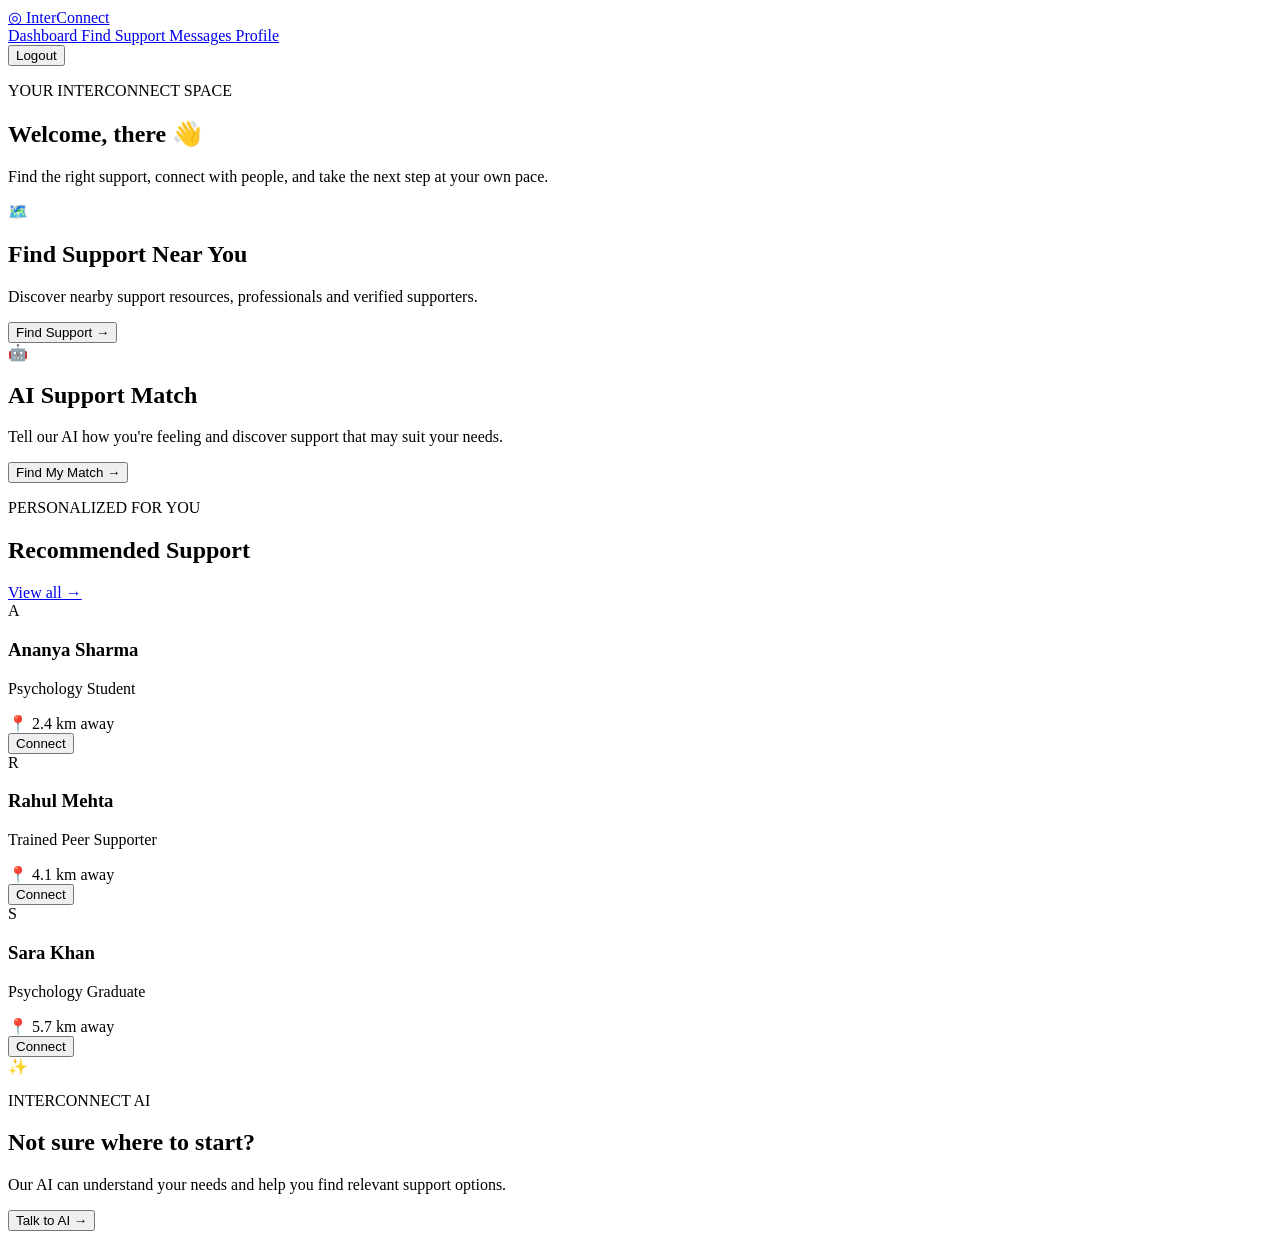
==== dashboard.html @ 629d9b02 "Add files via upload" ====
<!DOCTYPE html>
<html lang="en">
<head>
    <meta charset="UTF-8">
    <meta name="viewport" content="width=device-width, initial-scale=1.0">

    <title>Dashboard | InterConnect</title>

    <link rel="stylesheet" href="css/style.css">
</head>

<body class="dashboard-page">

    <!-- NAVBAR -->

    <nav class="dashboard-nav">

        <a href="index.html" class="dashboard-logo">
            <span class="logo-icon">◎</span>
            InterConnect
        </a>

        <div class="dashboard-nav-links">

            <a href="dashboard.html" class="active">
                Dashboard
            </a>

            <a href="#">
                Find Support
            </a>

            <a href="messages.html">
                Messages
            </a>

            <a href="profile.html">
                Profile
            </a>

        </div>

        <button id="logoutBtn" class="logout-btn">
            Logout
        </button>

    </nav>


    <!-- MAIN CONTENT -->

    <main class="dashboard-container">

        <!-- WELCOME -->

        <section class="dashboard-welcome">

            <div>

                <p class="small-title">
                    YOUR INTERCONNECT SPACE
                </p>

                <h1>
                    Welcome, <span id="userName">there</span> 👋
                </h1>

                <p>
                    Find the right support, connect with people,
                    and take the next step at your own pace.
                </p>

            </div>

        </section>


        <!-- QUICK ACTIONS -->

        <section class="dashboard-grid">

            <div class="dashboard-card map-card">

                <div class="card-icon">
                    🗺️
                </div>

                <h2>
                    Find Support Near You
                </h2>

                <p>
                    Discover nearby support resources,
                    professionals and verified supporters.
                </p>

                <button
            class="dashboard-btn"
            onclick="window.location.href='supporters.html'">
            Find Support →
        </button>
                    </div>


            <div class="dashboard-card ai-card">

                <div class="card-icon">
                    🤖
                </div>

                <h2>
                    AI Support Match
                </h2>

                <p>
                    Tell our AI how you're feeling and
                    discover support that may suit your needs.
                </p>

                <button
    class="dashboard-btn"
    onclick="window.location.href='support.html'">

    Find My Match →

</button>

            </div>

        </section>


        <!-- RECOMMENDATIONS -->

        <section class="dashboard-section">

            <div class="section-heading">

                <div>

                    <p class="small-title">
                        PERSONALIZED FOR YOU
                    </p>

                    <h2>
                        Recommended Support
                    </h2>

                </div>

                <a href="#">
                    View all →
                </a>

            </div>


            <div class="supporter-grid">

                <div class="supporter-card">

                    <div class="supporter-avatar">
                        A
                    </div>

                    <div class="supporter-info">

                        <h3>
                            Ananya Sharma
                        </h3>

                        <p>
                            Psychology Student
                        </p>

                        <span>
                            📍 2.4 km away
                        </span>

                    </div>

                    <button>
                        Connect
                    </button>

                </div>


                <div class="supporter-card">

                    <div class="supporter-avatar">
                        R
                    </div>

                    <div class="supporter-info">

                        <h3>
                            Rahul Mehta
                        </h3>

                        <p>
                            Trained Peer Supporter
                        </p>

                        <span>
                            📍 4.1 km away
                        </span>

                    </div>

                    <button>
                        Connect
                    </button>

                </div>


                <div class="supporter-card">

                    <div class="supporter-avatar">
                        S
                    </div>

                    <div class="supporter-info">

                        <h3>
                            Sara Khan
                        </h3>

                        <p>
                            Psychology Graduate
                        </p>

                        <span>
                            📍 5.7 km away
                        </span>

                    </div>

                    <button>
                        Connect
                    </button>

                </div>

            </div>

        </section>


        <!-- AI SECTION -->

        <section class="ai-insight">

            <div class="ai-insight-icon">
                ✨
            </div>

            <div>

                <p class="small-title">
                    INTERCONNECT AI
                </p>

                <h2>
                    Not sure where to start?
                </h2>

                <p>
                    Our AI can understand your needs and
                    help you find relevant support options.
                </p>

            </div>

            <button class="dashboard-btn">
                Talk to AI →
            </button>

        </section>

    </main>


    <script>

        /* SHOW USER NAME */

        const userData =
            JSON.parse(localStorage.getItem("interconnectUser"));

        if (userData && userData.name) {

            document.getElementById("userName").textContent =
                userData.name.split(" ")[0];

        }


        /* LOGOUT */

        document.getElementById("logoutBtn")
            .addEventListener("click", function () {

                localStorage.removeItem("interconnectUser");

                window.location.href = "login.html";

            });

    </script>

</body>
</html>
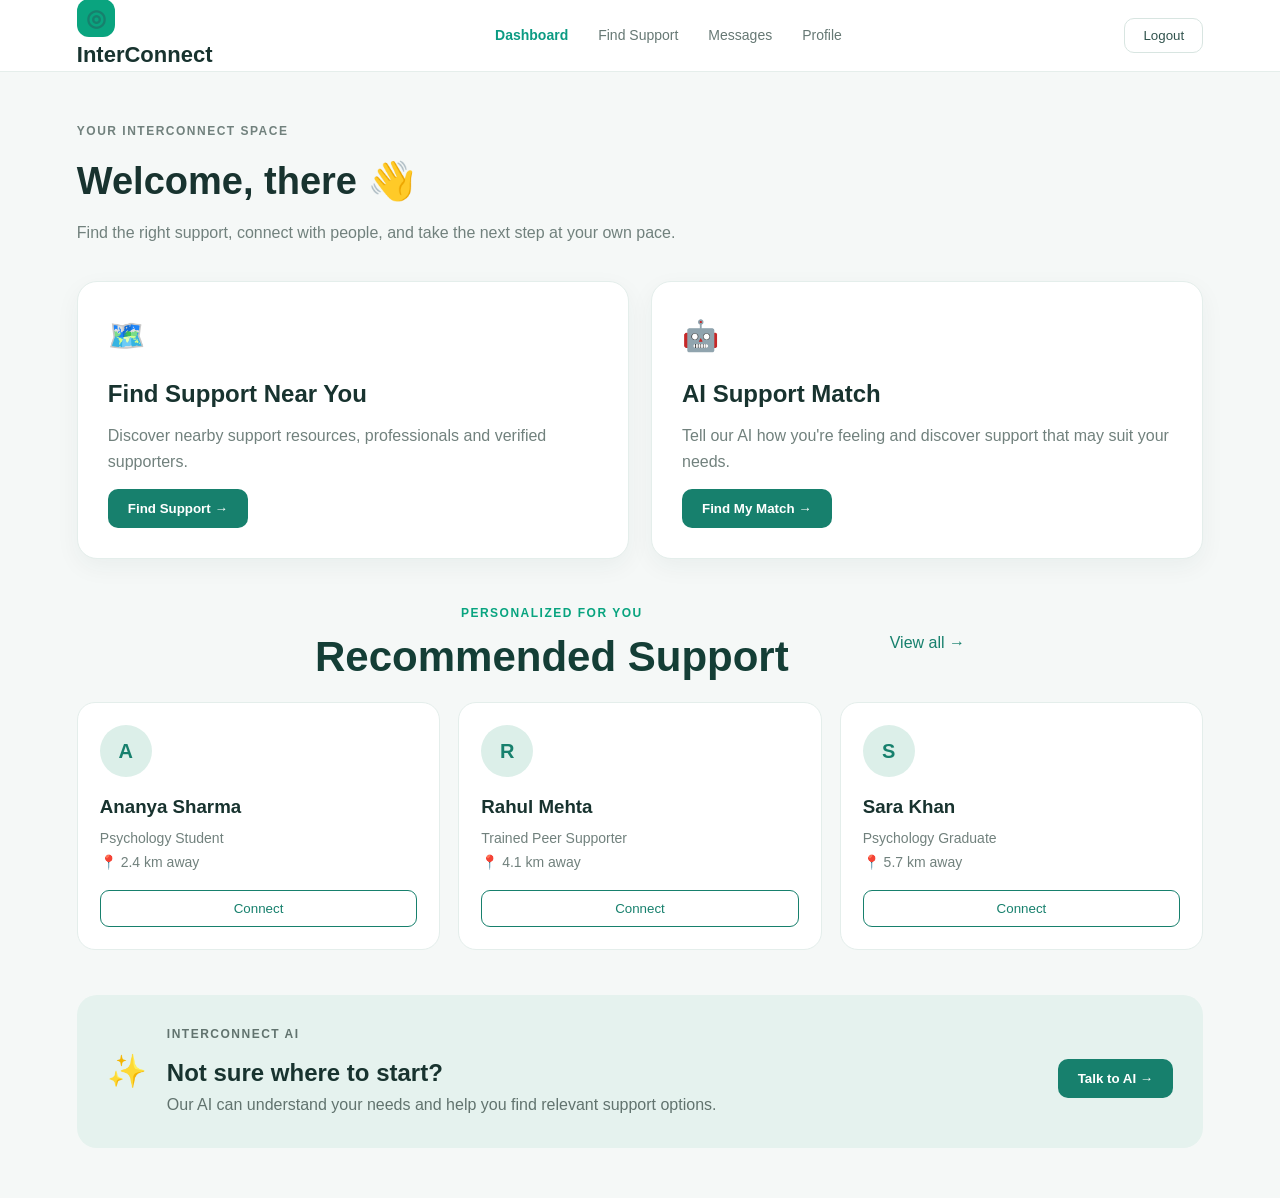
==== commit 868d2f8a: "Add files via upload" ====
--- a/dashboard.html
+++ b/dashboard.html
@@ -6,7 +6,7 @@
 
     <title>Dashboard | InterConnect</title>
 
-    <link rel="stylesheet" href="css/style.css">
+    <link rel="stylesheet" href="style.css">
 </head>
 
 <body class="dashboard-page">
--- a/style.css
+++ b/style.css
@@ -0,0 +1,3149 @@
+/* ================================
+   INTERCONNECT - MAIN STYLES
+================================ */
+
+* {
+    margin: 0;
+    padding: 0;
+    box-sizing: border-box;
+}
+
+html {
+    scroll-behavior: smooth;
+}
+
+body {
+    font-family: Arial, Helvetica, sans-serif;
+    background: #f7fbfa;
+    color: #12352f;
+    line-height: 1.6;
+}
+
+/* ================================
+   NAVBAR
+================================ */
+
+.navbar {
+    height: 76px;
+    padding: 0 7%;
+    display: flex;
+    align-items: center;
+    justify-content: space-between;
+    background: rgba(255, 255, 255, 0.95);
+    border-bottom: 1px solid #e3eeeb;
+    position: sticky;
+    top: 0;
+    z-index: 100;
+}
+
+.logo {
+    display: flex;
+    align-items: center;
+    gap: 10px;
+    font-size: 22px;
+    font-weight: 700;
+    color: #087f68;
+}
+
+.logo-icon {
+    width: 38px;
+    height: 38px;
+    border-radius: 12px;
+    background: #0aa47f;
+    color: white;
+    display: flex;
+    align-items: center;
+    justify-content: center;
+    font-size: 23px;
+}
+
+.navbar nav {
+    display: flex;
+    align-items: center;
+    gap: 32px;
+}
+
+.navbar nav a {
+    text-decoration: none;
+    color: #526b65;
+    font-size: 15px;
+    font-weight: 500;
+}
+
+.navbar nav a:hover {
+    color: #07866c;
+}
+
+.login-btn {
+    background: #087f68;
+    color: white !important;
+    padding: 10px 22px;
+    border-radius: 10px;
+}
+
+/* ================================
+   HERO
+================================ */
+
+.hero {
+    min-height: 650px;
+    padding: 90px 7%;
+    display: flex;
+    align-items: center;
+    justify-content: space-between;
+    gap: 70px;
+    background:
+        radial-gradient(circle at 80% 25%, #d9f7ed 0, transparent 30%),
+        #f7fbfa;
+}
+
+.hero-content {
+    max-width: 650px;
+}
+
+.badge {
+    display: inline-block;
+    background: #e1f7f0;
+    color: #087f68;
+    padding: 8px 15px;
+    border-radius: 30px;
+    font-size: 13px;
+    font-weight: 600;
+    margin-bottom: 25px;
+}
+
+.hero h1 {
+    font-size: clamp(42px, 5vw, 70px);
+    line-height: 1.08;
+    letter-spacing: -2px;
+    color: #123d35;
+    margin-bottom: 25px;
+}
+
+.hero h1 span,
+.section-heading span,
+.about h2 span {
+    color: #08a47f;
+}
+
+.hero-content > p {
+    max-width: 570px;
+    font-size: 18px;
+    color: #637b75;
+    margin-bottom: 35px;
+}
+
+.hero-buttons {
+    display: flex;
+    gap: 15px;
+    flex-wrap: wrap;
+}
+
+.primary-btn,
+.secondary-btn {
+    display: inline-block;
+    text-decoration: none;
+    padding: 14px 24px;
+    border-radius: 12px;
+    font-weight: 600;
+}
+
+.primary-btn {
+    background: #087f68;
+    color: white;
+    box-shadow: 0 10px 25px rgba(8, 127, 104, 0.2);
+}
+
+.secondary-btn {
+    background: white;
+    color: #087f68;
+    border: 1px solid #cfe3de;
+}
+
+/* ================================
+   HERO CARD
+================================ */
+
+.hero-visual {
+    width: 390px;
+    min-width: 320px;
+    display: flex;
+    justify-content: center;
+}
+
+.connection-card {
+    width: 100%;
+    background: white;
+    border: 1px solid #e0ece8;
+    border-radius: 24px;
+    padding: 28px;
+    box-shadow: 0 25px 60px rgba(19, 71, 62, 0.12);
+    transform: rotate(2deg);
+}
+
+.card-top {
+    color: #087f68;
+    font-size: 14px;
+    font-weight: 600;
+    padding-bottom: 22px;
+    border-bottom: 1px solid #edf3f1;
+}
+
+.online-dot {
+    display: inline-block;
+    width: 9px;
+    height: 9px;
+    background: #18bd78;
+    border-radius: 50%;
+    margin-right: 7px;
+}
+
+.profile {
+    display: flex;
+    align-items: center;
+    gap: 15px;
+    margin: 25px 0;
+}
+
+.avatar {
+    width: 58px;
+    height: 58px;
+    border-radius: 50%;
+    background: #d8f2ea;
+    color: #087f68;
+    display: flex;
+    align-items: center;
+    justify-content: center;
+    font-size: 22px;
+    font-weight: 700;
+}
+
+.profile h3 {
+    color: #183d36;
+}
+
+.profile p {
+    color: #7b8d88;
+    font-size: 13px;
+}
+
+.match {
+    background: #effaf6;
+    border-radius: 15px;
+    padding: 16px;
+    margin-bottom: 18px;
+}
+
+.match strong {
+    color: #08a47f;
+    font-size: 25px;
+    display: block;
+}
+
+.match span {
+    color: #70857f;
+    font-size: 13px;
+}
+
+.connection-card button {
+    width: 100%;
+    border: none;
+    background: #087f68;
+    color: white;
+    padding: 13px;
+    border-radius: 11px;
+    font-size: 15px;
+    font-weight: 600;
+}
+
+/* ================================
+   FEATURES
+================================ */
+
+.features {
+    padding: 100px 7%;
+    background: white;
+}
+
+.section-heading {
+    text-align: center;
+    max-width: 650px;
+    margin: 0 auto 55px;
+}
+
+.small-title {
+    color: #08a47f;
+    font-size: 12px;
+    font-weight: 700;
+    letter-spacing: 1.5px;
+    margin-bottom: 10px;
+}
+
+.section-heading h2,
+.about h2 {
+    font-size: 42px;
+    line-height: 1.15;
+    color: #143e36;
+}
+
+.feature-grid {
+    max-width: 1150px;
+    margin: auto;
+    display: grid;
+    grid-template-columns: repeat(4, 1fr);
+    gap: 20px;
+}
+
+.feature-card {
+    padding: 28px;
+    border: 1px solid #e4efec;
+    border-radius: 18px;
+    background: #fbfefd;
+    transition: 0.25s;
+}
+
+.feature-card:hover {
+    transform: translateY(-6px);
+    box-shadow: 0 15px 35px rgba(15, 80, 67, 0.08);
+}
+
+.feature-icon {
+    font-size: 30px;
+    margin-bottom: 18px;
+}
+
+.feature-card h3 {
+    margin-bottom: 10px;
+    color: #164139;
+}
+
+.feature-card p {
+    font-size: 14px;
+    color: #72847f;
+}
+
+/* ================================
+   ABOUT
+================================ */
+
+.about {
+    padding: 100px 7%;
+    background: #edf8f5;
+}
+
+.about > div {
+    max-width: 850px;
+    margin: auto;
+    text-align: center;
+}
+
+.about p:last-child {
+    margin-top: 20px;
+    color: #637b75;
+    font-size: 17px;
+}
+
+/* ================================
+   FOOTER
+================================ */
+
+footer {
+    padding: 35px 7%;
+    display: flex;
+    align-items: center;
+    justify-content: space-between;
+    background: #103c34;
+    color: #c8ddd8;
+}
+
+footer .logo {
+    color: white;
+}
+
+footer p {
+    font-size: 14px;
+}
+
+/* ================================
+   MOBILE
+================================ */
+
+@media (max-width: 850px) {
+
+    .navbar {
+        padding: 0 5%;
+    }
+
+    .navbar nav a:not(.login-btn) {
+        display: none;
+    }
+
+    .hero {
+        padding: 65px 6%;
+        flex-direction: column;
+        text-align: center;
+    }
+
+    .hero-content > p {
+        margin-left: auto;
+        margin-right: auto;
+    }
+
+    .hero-buttons {
+        justify-content: center;
+    }
+
+    .hero-visual {
+        width: 100%;
+        max-width: 390px;
+    }
+
+    .feature-grid {
+        grid-template-columns: 1fr 1fr;
+    }
+
+    footer {
+        flex-direction: column;
+        gap: 15px;
+    }
+}
+
+@media (max-width: 550px) {
+
+    .feature-grid {
+        grid-template-columns: 1fr;
+    }
+
+    .section-heading h2,
+    .about h2 {
+        font-size: 32px;
+    }
+
+    .hero h1 {
+        font-size: 42px;
+    }
+}
+/* ================================
+   LOGIN / AUTH PAGE
+================================ */
+
+.auth-page {
+    min-height: 100vh;
+    background:
+        radial-gradient(circle at 20% 20%, #ddf7ef 0, transparent 28%),
+        #f7fbfa;
+}
+
+.auth-container {
+    min-height: 100vh;
+    display: flex;
+    flex-direction: column;
+    align-items: center;
+    justify-content: center;
+    padding: 40px 20px;
+}
+
+.auth-logo {
+    text-decoration: none;
+    display: flex;
+    align-items: center;
+    gap: 10px;
+    color: #087f68;
+    font-size: 22px;
+    font-weight: 700;
+    margin-bottom: 25px;
+}
+
+.auth-card {
+    width: 100%;
+    max-width: 460px;
+    background: white;
+    border: 1px solid #e1ece9;
+    border-radius: 24px;
+    padding: 42px;
+    box-shadow: 0 25px 70px rgba(19, 71, 62, 0.10);
+}
+
+.auth-heading {
+    text-align: center;
+    margin-bottom: 30px;
+}
+
+.auth-heading h1 {
+    font-size: 38px;
+    color: #143e36;
+    margin-bottom: 8px;
+}
+
+.auth-heading p:last-child {
+    color: #71837e;
+    font-size: 14px;
+}
+
+.auth-card form {
+    display: flex;
+    flex-direction: column;
+}
+
+.auth-card form > label {
+    font-size: 14px;
+    font-weight: 600;
+    color: #38534c;
+    margin-bottom: 8px;
+}
+
+.auth-card input[type="email"],
+.auth-card input[type="password"] {
+    width: 100%;
+    padding: 14px 15px;
+    border: 1px solid #d6e5e1;
+    border-radius: 10px;
+    outline: none;
+    font-size: 14px;
+    margin-bottom: 20px;
+}
+
+.auth-card input:focus {
+    border-color: #08a47f;
+    box-shadow: 0 0 0 3px rgba(8, 164, 127, 0.08);
+}
+
+.form-options {
+    display: flex;
+    align-items: center;
+    justify-content: space-between;
+    margin-top: -5px;
+    margin-bottom: 22px;
+    font-size: 13px;
+}
+
+.form-options a,
+.switch-auth a {
+    color: #087f68;
+    text-decoration: none;
+    font-weight: 600;
+}
+
+.remember {
+    display: flex;
+    align-items: center;
+    gap: 7px;
+    color: #71837e;
+}
+
+.auth-submit {
+    border: none;
+    background: #087f68;
+    color: white;
+    padding: 14px;
+    border-radius: 11px;
+    font-size: 15px;
+    font-weight: 600;
+    cursor: pointer;
+}
+
+.auth-divider {
+    display: flex;
+    align-items: center;
+    gap: 15px;
+    margin: 25px 0;
+    color: #a1b1ad;
+    font-size: 11px;
+}
+
+.auth-divider::before,
+.auth-divider::after {
+    content: "";
+    height: 1px;
+    background: #e5eeeb;
+    flex: 1;
+}
+
+.switch-auth {
+    text-align: center;
+    color: #71837e;
+    font-size: 14px;
+}
+
+.auth-note {
+    margin-top: 20px;
+    font-size: 12px;
+    color: #82938e;
+}
+
+
+/* ================================
+   SIGNUP MODAL
+================================ */
+
+.signup-overlay {
+    position: fixed;
+    inset: 0;
+    background: rgba(10, 45, 38, 0.45);
+    backdrop-filter: blur(5px);
+    display: none;
+    align-items: center;
+    justify-content: center;
+    padding: 20px;
+    z-index: 500;
+}
+
+.signup-overlay.active {
+    display: flex;
+}
+
+.signup-card {
+    position: relative;
+    width: 100%;
+    max-width: 560px;
+    background: white;
+    border-radius: 24px;
+    padding: 40px;
+    box-shadow: 0 30px 80px rgba(0, 0, 0, 0.18);
+}
+
+.close-signup {
+    position: absolute;
+    top: 18px;
+    right: 20px;
+    border: none;
+    background: #f0f5f3;
+    color: #526b65;
+    width: 34px;
+    height: 34px;
+    border-radius: 50%;
+    font-size: 22px;
+    cursor: pointer;
+}
+
+.signup-card h2 {
+    font-size: 32px;
+    color: #143e36;
+    margin-bottom: 8px;
+}
+
+.signup-description {
+    color: #71837e;
+    margin-bottom: 25px;
+}
+
+.role-options {
+    display: flex;
+    flex-direction: column;
+    gap: 14px;
+}
+
+.role-card {
+    display: flex;
+    align-items: flex-start;
+    gap: 17px;
+    width: 100%;
+    padding: 20px;
+    background: #fbfefd;
+    border: 1px solid #dceae6;
+    border-radius: 16px;
+    text-align: left;
+    cursor: pointer;
+    transition: 0.2s;
+}
+
+.role-card:hover {
+    border-color: #08a47f;
+    background: #f1faf7;
+    transform: translateY(-2px);
+}
+
+.role-icon {
+    width: 48px;
+    height: 48px;
+    flex-shrink: 0;
+    border-radius: 13px;
+    background: #e0f5ee;
+    display: flex;
+    align-items: center;
+    justify-content: center;
+    font-size: 22px;
+}
+
+.role-card h3 {
+    color: #173f37;
+    margin-bottom: 4px;
+}
+
+.role-card p {
+    color: #71837e;
+    font-size: 13px;
+    line-height: 1.5;
+}
+
+
+/* MOBILE AUTH */
+
+@media (max-width: 550px) {
+
+    .auth-card {
+        padding: 30px 22px;
+    }
+
+    .signup-card {
+        padding: 32px 22px;
+    }
+
+    .auth-heading h1 {
+        font-size: 32px;
+    }
+
+    .signup-card h2 {
+        font-size: 27px;
+    }
+}
+/* ================================
+   SIGNUP PAGE
+================================ */
+
+.signup-form-card {
+    max-width: 520px;
+}
+
+.signup-role-selection {
+    display: flex;
+    flex-direction: column;
+    gap: 14px;
+    margin-bottom: 25px;
+}
+
+.hidden {
+    display: none !important;
+}
+
+.signup-form {
+    display: flex;
+    flex-direction: column;
+}
+
+.back-role {
+    align-self: flex-start;
+    border: none;
+    background: transparent;
+    color: #087f68;
+    padding: 0;
+    margin-bottom: 20px;
+    cursor: pointer;
+    font-weight: 600;
+}
+
+.selected-role {
+    background: #e8f7f2;
+    color: #087f68;
+    padding: 11px 14px;
+    border-radius: 10px;
+    font-size: 14px;
+    font-weight: 600;
+    margin-bottom: 22px;
+}
+
+.signup-form > label {
+    font-size: 14px;
+    font-weight: 600;
+    color: #38534c;
+    margin-bottom: 8px;
+}
+
+.signup-form input,
+.signup-form textarea {
+    width: 100%;
+    padding: 13px 14px;
+    border: 1px solid #d6e5e1;
+    border-radius: 10px;
+    outline: none;
+    font-family: inherit;
+    font-size: 14px;
+    margin-bottom: 18px;
+    resize: vertical;
+}
+
+.signup-form input:focus,
+.signup-form textarea:focus {
+    border-color: #08a47f;
+    box-shadow: 0 0 0 3px rgba(8, 164, 127, 0.08);
+}
+
+.two-inputs {
+    display: grid;
+    grid-template-columns: 1fr 1fr;
+    gap: 15px;
+}
+
+.two-inputs label {
+    display: block;
+    font-size: 14px;
+    font-weight: 600;
+    color: #38534c;
+    margin-bottom: 8px;
+}
+
+.availability {
+    display: flex;
+    gap: 20px;
+    margin-bottom: 20px;
+}
+
+.availability label {
+    display: flex;
+    align-items: center;
+    gap: 7px;
+    font-size: 14px;
+    color: #5e746e;
+}
+
+.availability input {
+    width: auto;
+    margin: 0;
+}
+
+.verification-note {
+    background: #f2f8f6;
+    border: 1px solid #dcebe7;
+    padding: 13px;
+    border-radius: 10px;
+    color: #617872;
+    font-size: 12px;
+    line-height: 1.5;
+    margin-bottom: 20px;
+}
+
+@media (max-width: 550px) {
+
+    .two-inputs {
+        grid-template-columns: 1fr;
+        gap: 0;
+    }
+}
+.signup-form-view {
+    display: none;
+}
+
+.signup-form-view label {
+    display: block;
+    margin-top: 14px;
+    margin-bottom: 6px;
+    font-weight: 600;
+}
+
+.signup-form-view input,
+.signup-form-view textarea {
+    width: 100%;
+    padding: 12px;
+    border: 1px solid #d5e3df;
+    border-radius: 10px;
+    box-sizing: border-box;
+    font-size: 15px;
+}
+
+.signup-form-view textarea {
+    resize: vertical;
+}
+
+.back-role {
+    border: none;
+    background: none;
+    padding: 0;
+    margin-bottom: 18px;
+    cursor: pointer;
+    font-size: 14px;
+    color: #167c6b;
+}
+
+.two-inputs {
+    display: grid;
+    grid-template-columns: 1fr 1fr;
+    gap: 12px;
+}
+/* =========================
+   DASHBOARD
+========================= */
+
+.dashboard-page {
+    margin: 0;
+    background: #f5f8f7;
+    color: #18332f;
+    font-family: Arial, sans-serif;
+}
+
+/* NAVBAR */
+
+.dashboard-nav {
+    height: 72px;
+    padding: 0 6%;
+    background: white;
+    display: flex;
+    align-items: center;
+    justify-content: space-between;
+    border-bottom: 1px solid #e5eeeb;
+}
+
+.dashboard-logo {
+    text-decoration: none;
+    color: #18332f;
+    font-size: 22px;
+    font-weight: 700;
+}
+
+.dashboard-logo .logo-icon {
+    margin-right: 8px;
+    color: #17806d;
+}
+
+.dashboard-nav-links {
+    display: flex;
+    gap: 30px;
+}
+
+.dashboard-nav-links a {
+    text-decoration: none;
+    color: #667874;
+    font-size: 14px;
+}
+
+.dashboard-nav-links a.active,
+.dashboard-nav-links a:hover {
+    color: #17806d;
+}
+
+.logout-btn {
+    border: 1px solid #d8e5e1;
+    background: white;
+    color: #31534d;
+    padding: 9px 18px;
+    border-radius: 10px;
+    cursor: pointer;
+}
+
+/* MAIN */
+
+.dashboard-container {
+    width: 88%;
+    max-width: 1200px;
+    margin: auto;
+    padding: 50px 0;
+}
+
+/* WELCOME */
+
+.dashboard-welcome {
+    margin-bottom: 35px;
+}
+
+.dashboard-welcome h1 {
+    margin: 8px 0;
+    font-size: 38px;
+}
+
+.dashboard-welcome p {
+    color: #71817d;
+    max-width: 650px;
+    line-height: 1.6;
+}
+
+/* QUICK CARDS */
+
+.dashboard-grid {
+    display: grid;
+    grid-template-columns: 1fr 1fr;
+    gap: 22px;
+}
+
+.dashboard-card {
+    background: white;
+    padding: 30px;
+    border-radius: 20px;
+    border: 1px solid #e4eeeb;
+    box-shadow: 0 8px 25px rgba(20, 60, 50, 0.05);
+}
+
+.card-icon {
+    font-size: 30px;
+    margin-bottom: 15px;
+}
+
+.dashboard-card h2 {
+    margin: 0 0 10px;
+}
+
+.dashboard-card p {
+    color: #71817d;
+    line-height: 1.6;
+}
+
+.dashboard-btn {
+    margin-top: 15px;
+    border: none;
+    background: #17806d;
+    color: white;
+    padding: 12px 20px;
+    border-radius: 10px;
+    cursor: pointer;
+    font-weight: 600;
+}
+
+.dashboard-btn:hover {
+    background: #116957;
+}
+
+/* SECTION */
+
+.dashboard-section {
+    margin-top: 45px;
+}
+
+.section-heading {
+    display: flex;
+    justify-content: space-between;
+    align-items: center;
+    margin-bottom: 20px;
+}
+
+.section-heading h2 {
+    margin-top: 5px;
+}
+
+.section-heading a {
+    color: #17806d;
+    text-decoration: none;
+}
+
+/* SUPPORTERS */
+
+.supporter-grid {
+    display: grid;
+    grid-template-columns: repeat(3, 1fr);
+    gap: 18px;
+}
+
+.supporter-card {
+    background: white;
+    border: 1px solid #e4eeeb;
+    border-radius: 18px;
+    padding: 22px;
+    display: flex;
+    flex-direction: column;
+    gap: 15px;
+}
+
+.supporter-avatar {
+    width: 52px;
+    height: 52px;
+    border-radius: 50%;
+    background: #dcefe9;
+    color: #17806d;
+    display: flex;
+    align-items: center;
+    justify-content: center;
+    font-weight: bold;
+    font-size: 20px;
+}
+
+.supporter-info h3 {
+    margin: 0 0 5px;
+}
+
+.supporter-info p,
+.supporter-info span {
+    color: #71817d;
+    font-size: 14px;
+}
+
+.supporter-card button {
+    border: 1px solid #17806d;
+    background: white;
+    color: #17806d;
+    padding: 10px;
+    border-radius: 9px;
+    cursor: pointer;
+}
+
+.supporter-card button:hover {
+    background: #17806d;
+    color: white;
+}
+
+/* AI INSIGHT */
+
+.ai-insight {
+    margin-top: 45px;
+    background: #e5f2ee;
+    border-radius: 20px;
+    padding: 30px;
+    display: flex;
+    align-items: center;
+    gap: 20px;
+}
+
+.ai-insight-icon {
+    font-size: 32px;
+}
+
+.ai-insight p {
+    color: #61736e;
+}
+
+.ai-insight .dashboard-btn {
+    margin-left: auto;
+}
+
+/* MOBILE */
+
+@media (max-width: 800px) {
+
+    .dashboard-nav-links {
+        display: none;
+    }
+
+    .dashboard-container {
+        width: 92%;
+    }
+
+    .dashboard-grid {
+        grid-template-columns: 1fr;
+    }
+
+    .supporter-grid {
+        grid-template-columns: 1fr;
+    }
+
+    .dashboard-welcome h1 {
+        font-size: 30px;
+    }
+
+    .ai-insight {
+        flex-direction: column;
+        align-items: flex-start;
+    }
+
+    .ai-insight .dashboard-btn {
+        margin-left: 0;
+    }
+}
+/* =========================================================
+   SUPPORT ASSESSMENT PAGE
+   ========================================================= */
+
+.support-page {
+    background: #f4f8f7;
+    color: #173f3a;
+}
+
+/* Main support section */
+.support-page .support-main {
+    max-width: 900px;
+    margin: 0 auto;
+    padding: 55px 24px 80px;
+}
+
+/* Heading */
+.support-page .support-header {
+    text-align: center;
+    margin-bottom: 35px;
+}
+
+.support-page .support-header .small-title {
+    color: #0c9b83;
+    font-size: 13px;
+    font-weight: 700;
+    letter-spacing: 2px;
+    margin-bottom: 12px;
+}
+
+.support-page .support-header h1 {
+    font-size: 42px;
+    line-height: 1.15;
+    margin: 0 0 12px;
+    color: #143f3a;
+}
+
+.support-page .support-header p {
+    color: #6d817e;
+    font-size: 16px;
+    max-width: 650px;
+    margin: 0 auto;
+}
+
+/* Assessment card */
+.support-page .support-form {
+    background: #ffffff;
+    border: 1px solid #e1ece9;
+    border-radius: 22px;
+    padding: 38px;
+    box-shadow: 0 12px 35px rgba(20, 63, 58, 0.08);
+}
+
+/* Individual sections */
+.support-page .form-section {
+    margin-bottom: 30px;
+}
+
+.support-page .form-section:last-of-type {
+    margin-bottom: 10px;
+}
+
+.support-page .form-section > label,
+.support-page .section-title {
+    display: block;
+    color: #173f3a;
+    font-size: 17px;
+    font-weight: 700;
+    margin-bottom: 8px;
+}
+
+.support-page .section-description {
+    color: #7b8e8b;
+    font-size: 14px;
+    margin-bottom: 14px;
+}
+
+/* Textareas */
+.support-page textarea {
+    width: 100%;
+    min-height: 130px;
+    box-sizing: border-box;
+    padding: 15px 16px;
+    border: 1px solid #d7e5e2;
+    border-radius: 12px;
+    background: #fbfdfc;
+    color: #173f3a;
+    font-family: inherit;
+    font-size: 15px;
+    resize: vertical;
+    outline: none;
+    transition: 0.2s ease;
+}
+
+.support-page textarea:focus {
+    border-color: #0c9b83;
+    box-shadow: 0 0 0 3px rgba(12, 155, 131, 0.10);
+    background: #ffffff;
+}
+
+/* =========================================================
+   CONCERN OPTIONS
+   ========================================================= */
+
+.support-page .concern-options {
+    display: grid;
+    grid-template-columns: repeat(2, 1fr);
+    gap: 12px;
+}
+
+.support-page .concern-option {
+    position: relative;
+}
+
+.support-page .concern-option input {
+    position: absolute;
+    opacity: 0;
+    pointer-events: none;
+}
+
+.support-page .concern-option label {
+    display: flex;
+    align-items: center;
+    gap: 10px;
+    min-height: 54px;
+    padding: 12px 15px;
+    box-sizing: border-box;
+    border: 1px solid #dce9e6;
+    border-radius: 12px;
+    background: #ffffff;
+    color: #355b56;
+    cursor: pointer;
+    transition: 0.2s ease;
+}
+
+.support-page .concern-option label:hover {
+    border-color: #0c9b83;
+    background: #f2faf8;
+}
+
+.support-page .concern-option input:checked + label {
+    border-color: #0c9b83;
+    background: #eaf8f4;
+    color: #087b69;
+    font-weight: 600;
+}
+
+/* =========================================================
+   INTENSITY + SUPPORT PREFERENCES
+   ========================================================= */
+
+.support-page .radio-options {
+    display: grid;
+    grid-template-columns: repeat(3, 1fr);
+    gap: 12px;
+}
+
+.support-page .radio-option {
+    position: relative;
+}
+
+.support-page .radio-option input {
+    position: absolute;
+    opacity: 0;
+    pointer-events: none;
+}
+
+.support-page .radio-option label {
+    display: flex;
+    justify-content: center;
+    align-items: center;
+    text-align: center;
+    min-height: 55px;
+    padding: 10px;
+    border: 1px solid #dce9e6;
+    border-radius: 12px;
+    background: #ffffff;
+    color: #355b56;
+    cursor: pointer;
+    transition: 0.2s ease;
+}
+
+.support-page .radio-option label:hover {
+    border-color: #0c9b83;
+}
+
+.support-page .radio-option input:checked + label {
+    border-color: #0c9b83;
+    background: #eaf8f4;
+    color: #087b69;
+    font-weight: 600;
+}
+
+/* Support preference cards */
+.support-page .support-preferences {
+    display: grid;
+    grid-template-columns: repeat(2, 1fr);
+    gap: 12px;
+}
+
+/* =========================================================
+   FIND MY SUPPORT BUTTON
+   ========================================================= */
+
+.support-page .support-submit {
+    width: 100%;
+    margin-top: 15px;
+    padding: 15px 22px;
+    border: none;
+    border-radius: 12px;
+    background: #108f79;
+    color: white;
+    font-size: 15px;
+    font-weight: 700;
+    cursor: pointer;
+    transition: 0.2s ease;
+}
+
+.support-page .support-submit:hover {
+    background: #087b69;
+    transform: translateY(-1px);
+}
+
+.support-page .support-note {
+    text-align: center;
+    margin-top: 15px;
+    color: #81918f;
+    font-size: 13px;
+}
+
+/* =========================================================
+   MOBILE
+   ========================================================= */
+
+@media (max-width: 700px) {
+
+    .support-page .support-main {
+        padding: 35px 15px 60px;
+    }
+
+    .support-page .support-header h1 {
+        font-size: 32px;
+    }
+
+    .support-page .support-form {
+        padding: 22px;
+        border-radius: 16px;
+    }
+
+    .support-page .concern-options,
+    .support-page .support-preferences {
+        grid-template-columns: 1fr;
+    }
+
+    .support-page .radio-options {
+        grid-template-columns: 1fr;
+    }
+}
+/* =========================================================
+   INTERCONNECT - SUPPORT ASSESSMENT UI
+   ========================================================= */
+
+.support-page {
+    background: #f3f8f7;
+    color: #173f3a;
+}
+
+/* ---------- MAIN CONTAINER ---------- */
+
+.support-container {
+    width: min(920px, calc(100% - 40px));
+    margin: 0 auto;
+    padding: 55px 0 80px;
+}
+
+/* ---------- HEADER ---------- */
+
+.support-header {
+    text-align: center;
+    margin-bottom: 35px;
+}
+
+.support-header .small-title {
+    color: #0b9b83;
+    font-size: 12px;
+    font-weight: 800;
+    letter-spacing: 2px;
+    margin-bottom: 12px;
+}
+
+.support-header h1 {
+    margin: 0;
+    color: #153f3a;
+    font-size: clamp(32px, 5vw, 46px);
+    line-height: 1.1;
+    font-weight: 750;
+}
+
+.support-header > p:last-child {
+    max-width: 650px;
+    margin: 15px auto 0;
+    color: #708783;
+    font-size: 16px;
+    line-height: 1.7;
+}
+
+/* ---------- FORM CARD ---------- */
+
+.support-form {
+    background: #ffffff;
+    border: 1px solid #dfece8;
+    border-radius: 24px;
+    padding: 38px;
+    box-shadow: 0 18px 50px rgba(24, 72, 65, 0.08);
+}
+
+/* ---------- QUESTIONS ---------- */
+
+.support-question {
+    margin-bottom: 34px;
+}
+
+.support-question > label {
+    display: block;
+    margin-bottom: 7px;
+    color: #173f3a;
+    font-size: 17px;
+    font-weight: 700;
+}
+
+.question-help {
+    margin: 0 0 13px;
+    color: #879895;
+    font-size: 13px;
+}
+
+/* ---------- TEXT AREAS ---------- */
+
+.support-question textarea {
+    display: block;
+    width: 100%;
+    box-sizing: border-box;
+
+    border: 1px solid #d7e6e2;
+    border-radius: 14px;
+
+    padding: 16px 17px;
+
+    background: #fbfdfc;
+    color: #183f3a;
+
+    font-family: inherit;
+    font-size: 15px;
+    line-height: 1.6;
+
+    resize: vertical;
+    outline: none;
+
+    transition: all 0.2s ease;
+}
+
+.support-question textarea:hover {
+    border-color: #b9d8d1;
+}
+
+.support-question textarea:focus {
+    border-color: #0c9b83;
+    background: #ffffff;
+    box-shadow: 0 0 0 4px rgba(12, 155, 131, 0.09);
+}
+
+.support-question textarea::placeholder {
+    color: #a3b2af;
+}
+
+/* ---------- OPTION GRID ---------- */
+
+.support-options {
+    display: grid;
+    grid-template-columns: repeat(2, 1fr);
+    gap: 12px;
+}
+
+/* ---------- OPTION CARD ---------- */
+
+.support-option {
+    position: relative;
+
+    display: flex;
+    align-items: center;
+
+    min-height: 58px;
+    padding: 13px 16px;
+
+    box-sizing: border-box;
+
+    border: 1px solid #dce9e6;
+    border-radius: 14px;
+
+    background: #ffffff;
+
+    cursor: pointer;
+
+    transition:
+        border-color 0.2s ease,
+        background 0.2s ease,
+        transform 0.2s ease,
+        box-shadow 0.2s ease;
+}
+
+.support-option:hover {
+    border-color: #9acdc1;
+    background: #f6fbfa;
+    transform: translateY(-2px);
+    box-shadow: 0 5px 15px rgba(20, 80, 70, 0.06);
+}
+
+/* Hide browser checkbox/radio */
+.support-option input {
+    position: absolute;
+    opacity: 0;
+    pointer-events: none;
+}
+
+/* Text */
+.support-option span {
+    width: 100%;
+    color: #365b56;
+    font-size: 14px;
+    font-weight: 500;
+}
+
+/* SELECTED STATE */
+.support-option:has(input:checked) {
+    border-color: #0c9b83;
+    background: #eaf8f4;
+    box-shadow: 0 5px 18px rgba(12, 155, 131, 0.10);
+}
+
+.support-option:has(input:checked) span {
+    color: #087965;
+    font-weight: 700;
+}
+
+/* Small selected indicator */
+.support-option:has(input:checked)::after {
+    content: "✓";
+
+    position: absolute;
+    right: 13px;
+    top: 50%;
+    transform: translateY(-50%);
+
+    width: 22px;
+    height: 22px;
+
+    display: flex;
+    align-items: center;
+    justify-content: center;
+
+    border-radius: 50%;
+
+    background: #0c9b83;
+    color: #ffffff;
+
+    font-size: 13px;
+    font-weight: 800;
+}
+
+/* ---------- SUBMIT AREA ---------- */
+
+.support-submit {
+    margin-top: 5px;
+    padding: 25px 0 0;
+
+    border-top: 1px solid #edf2f0;
+
+    text-align: center;
+}
+
+.support-submit .dashboard-btn {
+    display: inline-flex;
+    align-items: center;
+    justify-content: center;
+
+    min-width: 190px;
+
+    padding: 14px 24px;
+
+    border: none;
+    border-radius: 12px;
+
+    background: #0d927b;
+    color: #ffffff;
+
+    font-size: 14px;
+    font-weight: 700;
+
+    cursor: pointer;
+
+    box-shadow: 0 8px 18px rgba(13, 146, 123, 0.18);
+
+    transition: all 0.2s ease;
+}
+
+.support-submit .dashboard-btn:hover {
+    background: #087764;
+    transform: translateY(-2px);
+    box-shadow: 0 11px 24px rgba(13, 146, 123, 0.25);
+}
+
+.support-submit p {
+    margin: 12px 0 0;
+
+    color: #899a96;
+    font-size: 12px;
+}
+
+/* ---------- NAVBAR ACTIVE STATE ---------- */
+
+.dashboard-nav-links a.active {
+    color: #0c9b83;
+    font-weight: 700;
+}
+
+/* ---------- MOBILE ---------- */
+
+@media (max-width: 700px) {
+
+    .support-container {
+        width: min(100% - 24px, 920px);
+        padding: 35px 0 60px;
+    }
+
+    .support-form {
+        padding: 22px;
+        border-radius: 18px;
+    }
+
+    .support-options {
+        grid-template-columns: 1fr;
+    }
+
+    .support-header h1 {
+        font-size: 32px;
+    }
+
+    .support-header > p:last-child {
+        font-size: 14px;
+    }
+
+    .support-question {
+        margin-bottom: 27px;
+    }
+}
+/* =========================================
+   FIND SUPPORT / SUPPORTERS PAGE
+========================================= */
+
+.supporters-container {
+    max-width: 1100px;
+    margin: 0 auto;
+    padding: 70px 30px 90px;
+}
+
+/* Heading */
+
+.supporters-heading {
+    text-align: center;
+    margin-bottom: 45px;
+}
+
+.supporters-heading .small-title {
+    margin-bottom: 12px;
+}
+
+.supporters-heading h1 {
+    font-size: 42px;
+    margin: 0 0 14px;
+    color: #123f3b;
+    letter-spacing: -1px;
+}
+
+.supporters-heading > p:last-child {
+    max-width: 650px;
+    margin: 0 auto;
+    color: #667b79;
+    font-size: 16px;
+    line-height: 1.7;
+}
+
+
+/* Filters */
+
+.support-filters {
+    background: white;
+    border: 1px solid #dce9e6;
+    border-radius: 18px;
+    padding: 22px 25px;
+    margin-bottom: 35px;
+
+    display: flex;
+    align-items: end;
+    gap: 20px;
+
+    box-shadow: 0 8px 25px rgba(20, 70, 65, 0.06);
+}
+
+.support-filters > div {
+    display: flex;
+    flex-direction: column;
+    gap: 8px;
+}
+
+.support-filters label {
+    font-size: 13px;
+    font-weight: 600;
+    color: #315c58;
+}
+
+.support-filters select {
+    min-width: 210px;
+    padding: 11px 14px;
+    border: 1px solid #cbdedb;
+    border-radius: 10px;
+    background: #f8fbfa;
+    color: #173f3b;
+    font-size: 14px;
+    cursor: pointer;
+    outline: none;
+}
+
+.support-filters select:focus {
+    border-color: #0f927f;
+}
+
+
+/* Supporter grid */
+
+.supporters-grid {
+    display: grid;
+    grid-template-columns: repeat(3, 1fr);
+    gap: 24px;
+}
+
+
+/* Supporter card */
+
+.supporter-profile-card {
+    background: white;
+    border: 1px solid #dce9e6;
+    border-radius: 20px;
+    padding: 26px;
+
+    box-shadow: 0 8px 25px rgba(20, 70, 65, 0.06);
+
+    transition: transform 0.25s ease,
+                box-shadow 0.25s ease,
+                border-color 0.25s ease;
+}
+
+.supporter-profile-card:hover {
+    transform: translateY(-6px);
+    border-color: #a9d8d0;
+    box-shadow: 0 16px 35px rgba(20, 70, 65, 0.12);
+}
+
+
+/* Card top */
+
+.profile-top {
+    display: flex;
+    justify-content: space-between;
+    align-items: center;
+    margin-bottom: 20px;
+}
+
+
+/* Avatar */
+
+.large-avatar {
+    width: 58px;
+    height: 58px;
+
+    border-radius: 50%;
+
+    display: flex;
+    align-items: center;
+    justify-content: center;
+
+    background: #dff3ef;
+    color: #0c8273;
+
+    font-size: 22px;
+    font-weight: 700;
+}
+
+
+/* Availability */
+
+.available-badge {
+    background: #e8f7ee;
+    color: #23814c;
+
+    padding: 7px 11px;
+    border-radius: 20px;
+
+    font-size: 12px;
+    font-weight: 600;
+}
+
+
+/* Name */
+
+.supporter-profile-card h2 {
+    margin: 0 0 6px;
+
+    color: #123f3b;
+    font-size: 22px;
+}
+
+
+/* Role */
+
+.supporter-role {
+    margin: 0 0 15px;
+
+    color: #0c927f;
+    font-size: 14px;
+    font-weight: 600;
+}
+
+
+/* Description */
+
+.supporter-description {
+    color: #687d7a;
+    font-size: 14px;
+    line-height: 1.6;
+
+    min-height: 67px;
+
+    margin-bottom: 18px;
+}
+
+
+/* Tags */
+
+.support-tags {
+    display: flex;
+    flex-wrap: wrap;
+    gap: 7px;
+
+    margin-bottom: 22px;
+}
+
+.support-tags span {
+    background: #f0f7f5;
+    color: #456a66;
+
+    border: 1px solid #dceae7;
+
+    padding: 6px 9px;
+    border-radius: 20px;
+
+    font-size: 11px;
+}
+
+
+/* Connect button */
+
+.connect-btn {
+    width: 100%;
+
+    padding: 12px 16px;
+
+    border: none;
+    border-radius: 10px;
+
+    background: #108d7c;
+    color: white;
+
+    font-size: 14px;
+    font-weight: 600;
+
+    cursor: pointer;
+
+    transition: background 0.2s ease,
+                transform 0.2s ease;
+}
+
+.connect-btn:hover {
+    background: #087566;
+    transform: translateY(-1px);
+}
+
+
+/* Mobile */
+
+@media (max-width: 850px) {
+
+    .supporters-grid {
+        grid-template-columns: 1fr 1fr;
+    }
+
+    .supporters-heading h1 {
+        font-size: 34px;
+    }
+
+}
+
+
+@media (max-width: 600px) {
+
+    .supporters-container {
+        padding: 45px 18px 70px;
+    }
+
+    .supporters-heading h1 {
+        font-size: 30px;
+    }
+
+    .support-filters {
+        flex-direction: column;
+        align-items: stretch;
+    }
+
+    .support-filters select {
+        width: 100%;
+    }
+
+    .supporters-grid {
+        grid-template-columns: 1fr;
+    }
+
+}
+/* =========================================
+   PROFILE PAGE
+========================================= */
+
+.profile-container {
+    max-width: 1050px;
+    margin: 0 auto;
+    padding: 65px 30px 90px;
+}
+
+.profile-header {
+    text-align: center;
+    margin-bottom: 45px;
+}
+
+.profile-header h1 {
+    margin: 0 0 12px;
+    font-size: 42px;
+    color: #123f3b;
+}
+
+.profile-header > p:last-child {
+    max-width: 620px;
+    margin: 0 auto;
+    color: #687d79;
+    line-height: 1.7;
+}
+
+
+/* PROFILE LAYOUT */
+
+.profile-layout {
+    display: grid;
+    grid-template-columns: 280px 1fr;
+    gap: 25px;
+    align-items: start;
+}
+
+
+/* PROFILE CARD */
+
+.profile-card {
+    background: white;
+    border: 1px solid #dce9e6;
+    border-radius: 22px;
+    padding: 35px 25px;
+    text-align: center;
+
+    box-shadow: 0 10px 30px rgba(20, 70, 65, 0.07);
+}
+
+.profile-avatar {
+    width: 90px;
+    height: 90px;
+    margin: 0 auto 20px;
+
+    border-radius: 50%;
+
+    display: flex;
+    align-items: center;
+    justify-content: center;
+
+    background: #dff3ef;
+    color: #0b8b78;
+
+    font-size: 34px;
+    font-weight: 700;
+}
+
+.profile-card h2 {
+    margin: 0 0 7px;
+    color: #123f3b;
+}
+
+.profile-card > p {
+    margin: 0 0 15px;
+    color: #0c927f;
+    font-weight: 600;
+}
+
+.profile-status {
+    display: inline-block;
+
+    background: #e8f7ee;
+    color: #23814c;
+
+    padding: 7px 13px;
+    border-radius: 20px;
+
+    font-size: 12px;
+    font-weight: 600;
+}
+
+
+/* DETAILS CARD */
+
+.profile-details {
+    background: white;
+    border: 1px solid #dce9e6;
+    border-radius: 22px;
+    padding: 30px;
+
+    box-shadow: 0 10px 30px rgba(20, 70, 65, 0.07);
+}
+
+.profile-details-header {
+    display: flex;
+    justify-content: space-between;
+    align-items: center;
+
+    margin-bottom: 25px;
+}
+
+.profile-details-header h2 {
+    margin: 5px 0 0;
+    color: #123f3b;
+}
+
+.edit-profile-btn {
+    padding: 10px 16px;
+
+    border: 1px solid #bcd9d4;
+    border-radius: 9px;
+
+    background: #f6fbfa;
+    color: #087c6d;
+
+    font-weight: 600;
+    cursor: pointer;
+}
+
+.edit-profile-btn:hover {
+    background: #e8f7f3;
+}
+
+
+/* INFORMATION GRID */
+
+.profile-info-grid {
+    display: grid;
+    grid-template-columns: 1fr 1fr;
+    gap: 14px;
+}
+
+.profile-info-item {
+    padding: 17px;
+
+    background: #f7faf9;
+    border: 1px solid #e5efed;
+    border-radius: 12px;
+}
+
+.profile-info-item span {
+    display: block;
+
+    margin-bottom: 6px;
+
+    color: #8a9b98;
+    font-size: 12px;
+}
+
+.profile-info-item strong {
+    color: #315a55;
+    font-size: 14px;
+    word-break: break-word;
+}
+
+
+/* ABOUT */
+
+.profile-about {
+    margin-top: 25px;
+    padding-top: 23px;
+    border-top: 1px solid #e7efed;
+}
+
+.profile-about p:last-child {
+    margin: 8px 0 0;
+
+    color: #667b78;
+    line-height: 1.7;
+}
+
+
+/* MOBILE */
+
+@media (max-width: 750px) {
+
+    .profile-container {
+        padding: 45px 18px 70px;
+    }
+
+    .profile-header h1 {
+        font-size: 32px;
+    }
+
+    .profile-layout {
+        grid-template-columns: 1fr;
+    }
+
+    .profile-info-grid {
+        grid-template-columns: 1fr;
+    }
+
+    .profile-details-header {
+        align-items: flex-start;
+        gap: 15px;
+    }
+
+}
+/* =========================================
+   MESSAGES PAGE
+========================================= */
+
+.messages-container {
+    max-width: 1100px;
+    margin: 0 auto;
+    padding: 55px 30px;
+}
+
+.messages-heading {
+    margin-bottom: 30px;
+}
+
+.messages-heading h1 {
+    font-size: 38px;
+    color: #123f3a;
+    margin: 8px 0;
+}
+
+.messages-heading p {
+    color: #6b8582;
+    font-size: 16px;
+}
+
+
+/* MAIN MESSAGES LAYOUT */
+
+.messages-layout {
+    display: grid;
+    grid-template-columns: 320px 1fr;
+    min-height: 600px;
+    background: #ffffff;
+    border: 1px solid #dce9e6;
+    border-radius: 20px;
+    overflow: hidden;
+    box-shadow: 0 10px 30px rgba(20, 70, 65, 0.08);
+}
+
+
+/* CONVERSATION LIST */
+
+.conversations-panel {
+    background: #f5faf8;
+    border-right: 1px solid #dce9e6;
+    padding: 22px;
+}
+
+.conversations-panel h2 {
+    font-size: 20px;
+    color: #123f3a;
+    margin-bottom: 18px;
+}
+
+
+/* CONVERSATION CARD */
+
+.conversation-card {
+    display: flex;
+    align-items: center;
+    gap: 13px;
+    padding: 15px;
+    margin-bottom: 10px;
+    border-radius: 14px;
+    cursor: pointer;
+    transition: 0.2s ease;
+    background: transparent;
+}
+
+.conversation-card:hover {
+    background: #e8f4f0;
+}
+
+.conversation-card.active {
+    background: #dff1eb;
+}
+
+
+/* AVATAR */
+
+.message-avatar {
+    width: 48px;
+    height: 48px;
+    min-width: 48px;
+    border-radius: 50%;
+    background: #d9eee8;
+    color: #118b78;
+    display: flex;
+    align-items: center;
+    justify-content: center;
+    font-weight: 700;
+    font-size: 18px;
+}
+
+
+/* CONVERSATION INFO */
+
+.conversation-info {
+    min-width: 0;
+}
+
+.conversation-info h3 {
+    margin: 0 0 4px;
+    color: #163f3a;
+    font-size: 15px;
+}
+
+.conversation-info p {
+    margin: 0;
+    color: #78908d;
+    font-size: 13px;
+    white-space: nowrap;
+    overflow: hidden;
+    text-overflow: ellipsis;
+}
+
+
+/* CHAT AREA */
+
+.chat-panel {
+    display: flex;
+    flex-direction: column;
+    background: #ffffff;
+}
+
+.chat-header {
+    display: flex;
+    align-items: center;
+    gap: 14px;
+    padding: 20px 24px;
+    border-bottom: 1px solid #e1ece9;
+}
+
+.chat-header h2 {
+    margin: 0;
+    color: #123f3a;
+    font-size: 18px;
+}
+
+.chat-header p {
+    margin: 4px 0 0;
+    color: #7a908d;
+    font-size: 13px;
+}
+
+
+/* CHAT MESSAGES */
+
+.chat-messages {
+    flex: 1;
+    padding: 25px;
+    overflow-y: auto;
+    background: #fbfdfc;
+}
+
+.message {
+    max-width: 70%;
+    margin-bottom: 18px;
+}
+
+.message p {
+    margin: 0;
+    padding: 12px 16px;
+    border-radius: 16px;
+    font-size: 14px;
+    line-height: 1.5;
+}
+
+.message.received p {
+    background: #e8f3f0;
+    color: #234641;
+    border-bottom-left-radius: 5px;
+}
+
+.message.sent {
+    margin-left: auto;
+}
+
+.message.sent p {
+    background: #138f7b;
+    color: white;
+    border-bottom-right-radius: 5px;
+}
+
+.message-time {
+    display: block;
+    margin-top: 5px;
+    font-size: 11px;
+    color: #9aa9a7;
+}
+
+
+/* MESSAGE INPUT */
+
+.chat-input {
+    display: flex;
+    gap: 10px;
+    padding: 18px;
+    border-top: 1px solid #e1ece9;
+    background: white;
+}
+
+.chat-input input {
+    flex: 1;
+    padding: 13px 16px;
+    border: 1px solid #d5e4e1;
+    border-radius: 12px;
+    outline: none;
+    font-size: 14px;
+}
+
+.chat-input input:focus {
+    border-color: #13917d;
+}
+
+.chat-input button {
+    padding: 12px 22px;
+    border: none;
+    border-radius: 11px;
+    background: #138f7b;
+    color: white;
+    font-weight: 600;
+    cursor: pointer;
+    transition: 0.2s ease;
+}
+
+.chat-input button:hover {
+    background: #0d7566;
+}
+
+
+/* MOBILE */
+
+@media (max-width: 800px) {
+
+    .messages-container {
+        padding: 35px 15px;
+    }
+
+    .messages-layout {
+        grid-template-columns: 1fr;
+    }
+
+    .conversations-panel {
+        border-right: none;
+        border-bottom: 1px solid #dce9e6;
+    }
+
+    .chat-panel {
+        min-height: 500px;
+    }
+
+    .messages-heading h1 {
+        font-size: 30px;
+    }
+
+}
+/* =========================================
+   MESSAGES PAGE
+========================================= */
+
+.messages-container {
+    max-width: 1100px;
+    margin: 0 auto;
+    padding: 55px 30px;
+}
+
+.messages-header {
+    margin-bottom: 30px;
+}
+
+.messages-header h1 {
+    font-size: 38px;
+    color: #123f3a;
+    margin: 8px 0;
+}
+
+.messages-header > p:last-child {
+    color: #6b8582;
+    font-size: 16px;
+}
+
+
+/* MAIN CHAT BOX */
+
+.messages-layout {
+    display: grid;
+    grid-template-columns: 320px 1fr;
+    min-height: 600px;
+
+    background: #ffffff;
+
+    border: 1px solid #dce9e6;
+    border-radius: 20px;
+
+    overflow: hidden;
+
+    box-shadow: 0 12px 35px rgba(20, 70, 65, 0.08);
+}
+
+
+/* =========================================
+   CONVERSATION PANEL
+========================================= */
+
+.conversation-panel {
+    background: #f5faf8;
+    border-right: 1px solid #dce9e6;
+}
+
+.conversation-heading {
+    display: flex;
+    align-items: center;
+    justify-content: space-between;
+
+    padding: 22px;
+
+    border-bottom: 1px solid #dce9e6;
+}
+
+.conversation-heading h2 {
+    margin: 0;
+    color: #123f3a;
+    font-size: 20px;
+}
+
+.conversation-heading span {
+    width: 26px;
+    height: 26px;
+
+    display: flex;
+    align-items: center;
+    justify-content: center;
+
+    border-radius: 50%;
+
+    background: #dcefe9;
+    color: #118b78;
+
+    font-size: 12px;
+    font-weight: 700;
+}
+
+
+/* CONVERSATION */
+
+.conversation {
+    position: relative;
+
+    display: flex;
+    align-items: center;
+
+    gap: 13px;
+
+    padding: 17px 18px;
+
+    cursor: pointer;
+
+    border-bottom: 1px solid #e5efed;
+
+    transition: 0.2s ease;
+}
+
+.conversation:hover {
+    background: #e8f4f0;
+}
+
+.active-conversation {
+    background: #dff1eb;
+    border-left: 4px solid #13917d;
+}
+
+
+/* AVATAR */
+
+.conversation-avatar {
+    width: 48px;
+    height: 48px;
+
+    min-width: 48px;
+
+    display: flex;
+    align-items: center;
+    justify-content: center;
+
+    border-radius: 50%;
+
+    background: #d7eee8;
+
+    color: #118b78;
+
+    font-size: 17px;
+    font-weight: 700;
+}
+
+
+/* CONVERSATION INFORMATION */
+
+.conversation-info {
+    min-width: 0;
+    flex: 1;
+}
+
+.conversation-info h3 {
+    margin: 0 0 3px;
+
+    color: #173f3a;
+
+    font-size: 15px;
+}
+
+.conversation-info p {
+    margin: 0 0 5px;
+
+    color: #6f8784;
+
+    font-size: 12px;
+}
+
+.conversation-info span {
+    display: block;
+
+    color: #8a9c99;
+
+    font-size: 12px;
+
+    white-space: nowrap;
+    overflow: hidden;
+    text-overflow: ellipsis;
+}
+
+
+/* ONLINE DOT */
+
+.online-dot {
+    width: 9px;
+    height: 9px;
+
+    border-radius: 50%;
+
+    background: #22a447;
+
+    align-self: flex-start;
+
+    margin-top: 5px;
+}
+
+
+/* =========================================
+   CHAT PANEL
+========================================= */
+
+.chat-panel {
+    display: flex;
+    flex-direction: column;
+
+    background: #ffffff;
+
+    min-width: 0;
+}
+
+
+/* CHAT HEADER */
+
+.chat-header {
+    padding: 18px 24px;
+
+    border-bottom: 1px solid #e1ece9;
+
+    background: #ffffff;
+}
+
+.chat-person {
+    display: flex;
+    align-items: center;
+
+    gap: 13px;
+}
+
+.chat-person h2 {
+    margin: 0 0 4px;
+
+    color: #123f3a;
+
+    font-size: 18px;
+}
+
+.chat-person p {
+    margin: 0;
+
+    color: #6f8985;
+
+    font-size: 13px;
+}
+
+
+/* =========================================
+   CHAT MESSAGES
+========================================= */
+
+.chat-messages {
+    flex: 1;
+
+    padding: 28px;
+
+    overflow-y: auto;
+
+    background: #fbfdfc;
+
+    display: flex;
+    flex-direction: column;
+
+    gap: 15px;
+}
+
+
+/* MESSAGE */
+
+.message {
+    max-width: 70%;
+}
+
+.message p {
+    margin: 0;
+
+    padding: 12px 16px;
+
+    border-radius: 16px;
+
+    font-size: 14px;
+
+    line-height: 1.5;
+}
+
+.message span {
+    display: block;
+
+    margin-top: 5px;
+
+    font-size: 11px;
+
+    color: #9aa9a7;
+}
+
+
+/* RECEIVED MESSAGE */
+
+.message.received {
+    align-self: flex-start;
+}
+
+.message.received p {
+    background: #e8f3f0;
+
+    color: #234641;
+
+    border-bottom-left-radius: 5px;
+}
+
+
+/* SENT MESSAGE */
+
+.message.sent {
+    align-self: flex-end;
+
+    text-align: right;
+}
+
+.message.sent p {
+    background: #138f7b;
+
+    color: #ffffff;
+
+    border-bottom-right-radius: 5px;
+}
+
+
+/* =========================================
+   MESSAGE INPUT
+========================================= */
+
+.message-input-area {
+    display: flex;
+
+    gap: 10px;
+
+    padding: 17px;
+
+    background: #ffffff;
+
+    border-top: 1px solid #e1ece9;
+}
+
+.message-input-area input {
+    flex: 1;
+
+    padding: 13px 16px;
+
+    border: 1px solid #d5e4e1;
+
+    border-radius: 12px;
+
+    outline: none;
+
+    font-size: 14px;
+
+    color: #173f3a;
+
+    transition: 0.2s ease;
+}
+
+.message-input-area input:focus {
+    border-color: #13917d;
+
+    box-shadow: 0 0 0 3px rgba(19, 145, 125, 0.08);
+}
+
+.message-input-area button {
+    padding: 12px 22px;
+
+    border: none;
+
+    border-radius: 11px;
+
+    background: #138f7b;
+
+    color: #ffffff;
+
+    font-weight: 600;
+
+    cursor: pointer;
+
+    transition: 0.2s ease;
+}
+
+.message-input-area button:hover {
+    background: #0d7566;
+
+    transform: translateY(-1px);
+}
+
+
+/* =========================================
+   MOBILE
+========================================= */
+
+@media (max-width: 800px) {
+
+    .messages-container {
+        padding: 35px 15px;
+    }
+
+    .messages-header h1 {
+        font-size: 30px;
+    }
+
+    .messages-layout {
+        grid-template-columns: 1fr;
+    }
+
+    .conversation-panel {
+        border-right: none;
+        border-bottom: 1px solid #dce9e6;
+    }
+
+    .conversation {
+        padding: 14px;
+    }
+
+    .chat-panel {
+        min-height: 500px;
+    }
+
+    .chat-messages {
+        padding: 20px;
+    }
+
+    .message {
+        max-width: 85%;
+    }
+
+    .message-input-area {
+        padding: 12px;
+    }
+
+    .message-input-area button {
+        padding: 10px 15px;
+    }
+}
+/* =========================================
+   RECOMMENDATIONS / MATCHES PAGE
+========================================= */
+
+.recommendations-container {
+    max-width: 1050px;
+    margin: 0 auto;
+    padding: 55px 25px 80px;
+}
+
+.recommendations-header {
+    text-align: center;
+    margin-bottom: 35px;
+}
+
+.recommendations-header h1 {
+    font-size: 42px;
+    color: #123f42;
+    margin: 10px 0 12px;
+    line-height: 1.15;
+}
+
+.recommendations-header > p:last-child {
+    color: #647b7d;
+    font-size: 16px;
+    max-width: 650px;
+    margin: 0 auto;
+    line-height: 1.6;
+}
+
+
+/* SUPPORT NEEDS SUMMARY */
+
+.match-summary {
+    display: flex;
+    align-items: center;
+    gap: 20px;
+    background: linear-gradient(135deg, #e8f7f3, #f3fbf9);
+    border: 1px solid #d6ebe7;
+    border-radius: 18px;
+    padding: 25px 30px;
+    margin-bottom: 45px;
+    box-shadow: 0 8px 25px rgba(18, 63, 66, 0.06);
+}
+
+.match-summary-icon {
+    width: 58px;
+    height: 58px;
+    min-width: 58px;
+    border-radius: 16px;
+    background: white;
+    display: flex;
+    align-items: center;
+    justify-content: center;
+    font-size: 28px;
+    box-shadow: 0 5px 15px rgba(18, 63, 66, 0.08);
+}
+
+.match-summary h2 {
+    margin: 5px 0 7px;
+    color: #123f42;
+    font-size: 22px;
+}
+
+.match-summary p:not(.small-title) {
+    margin: 0;
+    color: #647b7d;
+    line-height: 1.5;
+}
+
+
+/* SECTION HEADING */
+
+.matches-section-heading {
+    margin-bottom: 22px;
+}
+
+.matches-section-heading h2 {
+    margin: 6px 0 0;
+    font-size: 30px;
+    color: #123f42;
+}
+
+
+/* MATCH GRID */
+
+.matches-grid {
+    display: grid;
+    grid-template-columns: repeat(3, 1fr);
+    gap: 22px;
+}
+
+
+/* MATCH CARD */
+
+.match-card {
+    background: white;
+    border: 1px solid #dce9e7;
+    border-radius: 18px;
+    padding: 24px;
+    box-shadow: 0 8px 25px rgba(18, 63, 66, 0.06);
+    transition: all 0.25s ease;
+    display: flex;
+    flex-direction: column;
+}
+
+.match-card:hover {
+    transform: translateY(-5px);
+    box-shadow: 0 15px 35px rgba(18, 63, 66, 0.11);
+    border-color: #b9ddd6;
+}
+
+
+/* CARD TOP */
+
+.match-card-top {
+    display: flex;
+    justify-content: space-between;
+    align-items: center;
+    margin-bottom: 20px;
+}
+
+.match-avatar {
+    width: 52px;
+    height: 52px;
+    border-radius: 50%;
+    background: #dff3ee;
+    color: #118b78;
+    display: flex;
+    align-items: center;
+    justify-content: center;
+    font-size: 20px;
+    font-weight: 700;
+}
+
+.match-badge {
+    background: #e8f7f3;
+    color: #108674;
+    border-radius: 20px;
+    padding: 7px 12px;
+    font-size: 12px;
+    font-weight: 600;
+}
+
+
+/* CARD CONTENT */
+
+.match-card h2 {
+    margin: 0 0 5px;
+    color: #123f42;
+    font-size: 21px;
+}
+
+.match-role {
+    margin: 0 0 14px;
+    color: #118b78;
+    font-size: 14px;
+    font-weight: 600;
+}
+
+.match-description {
+    color: #667b7d;
+    font-size: 14px;
+    line-height: 1.6;
+    margin: 0 0 18px;
+}
+
+
+/* TAGS */
+
+.match-tags {
+    display: flex;
+    flex-wrap: wrap;
+    gap: 7px;
+    margin-bottom: 20px;
+}
+
+.match-tags span {
+    background: #f1f7f6;
+    color: #46696a;
+    border-radius: 20px;
+    padding: 6px 10px;
+    font-size: 12px;
+}
+
+
+/* WHY THIS MATCH */
+
+.match-reason {
+    background: #f7faf9;
+    border-radius: 12px;
+    padding: 14px;
+    margin-top: auto;
+    margin-bottom: 20px;
+}
+
+.match-reason strong {
+    display: block;
+    color: #123f42;
+    font-size: 13px;
+    margin-bottom: 5px;
+}
+
+.match-reason p {
+    color: #6a7f80;
+    font-size: 12px;
+    line-height: 1.5;
+    margin: 0;
+}
+
+
+/* CONNECT BUTTON */
+
+.connect-match-btn {
+    width: 100%;
+    border: none;
+    border-radius: 10px;
+    background: #12937f;
+    color: white;
+    padding: 12px 16px;
+    font-size: 14px;
+    font-weight: 600;
+    cursor: pointer;
+    transition: all 0.2s ease;
+}
+
+.connect-match-btn:hover {
+    background: #0e7d6d;
+    transform: translateY(-1px);
+}
+
+
+/* BACK LINK */
+
+.recommendations-back {
+    margin-top: 30px;
+    text-align: center;
+}
+
+.recommendations-back a {
+    color: #118b78;
+    font-size: 14px;
+    font-weight: 600;
+    text-decoration: none;
+}
+
+.recommendations-back a:hover {
+    text-decoration: underline;
+}
+
+
+/* =========================================
+   RESPONSIVE
+========================================= */
+
+@media (max-width: 850px) {
+
+    .matches-grid {
+        grid-template-columns: 1fr 1fr;
+    }
+
+    .recommendations-header h1 {
+        font-size: 34px;
+    }
+
+}
+
+
+@media (max-width: 600px) {
+
+    .recommendations-container {
+        padding: 35px 18px 60px;
+    }
+
+    .recommendations-header h1 {
+        font-size: 28px;
+    }
+
+    .match-summary {
+        align-items: flex-start;
+        padding: 20px;
+    }
+
+    .matches-grid {
+        grid-template-columns: 1fr;
+    }
+
+}
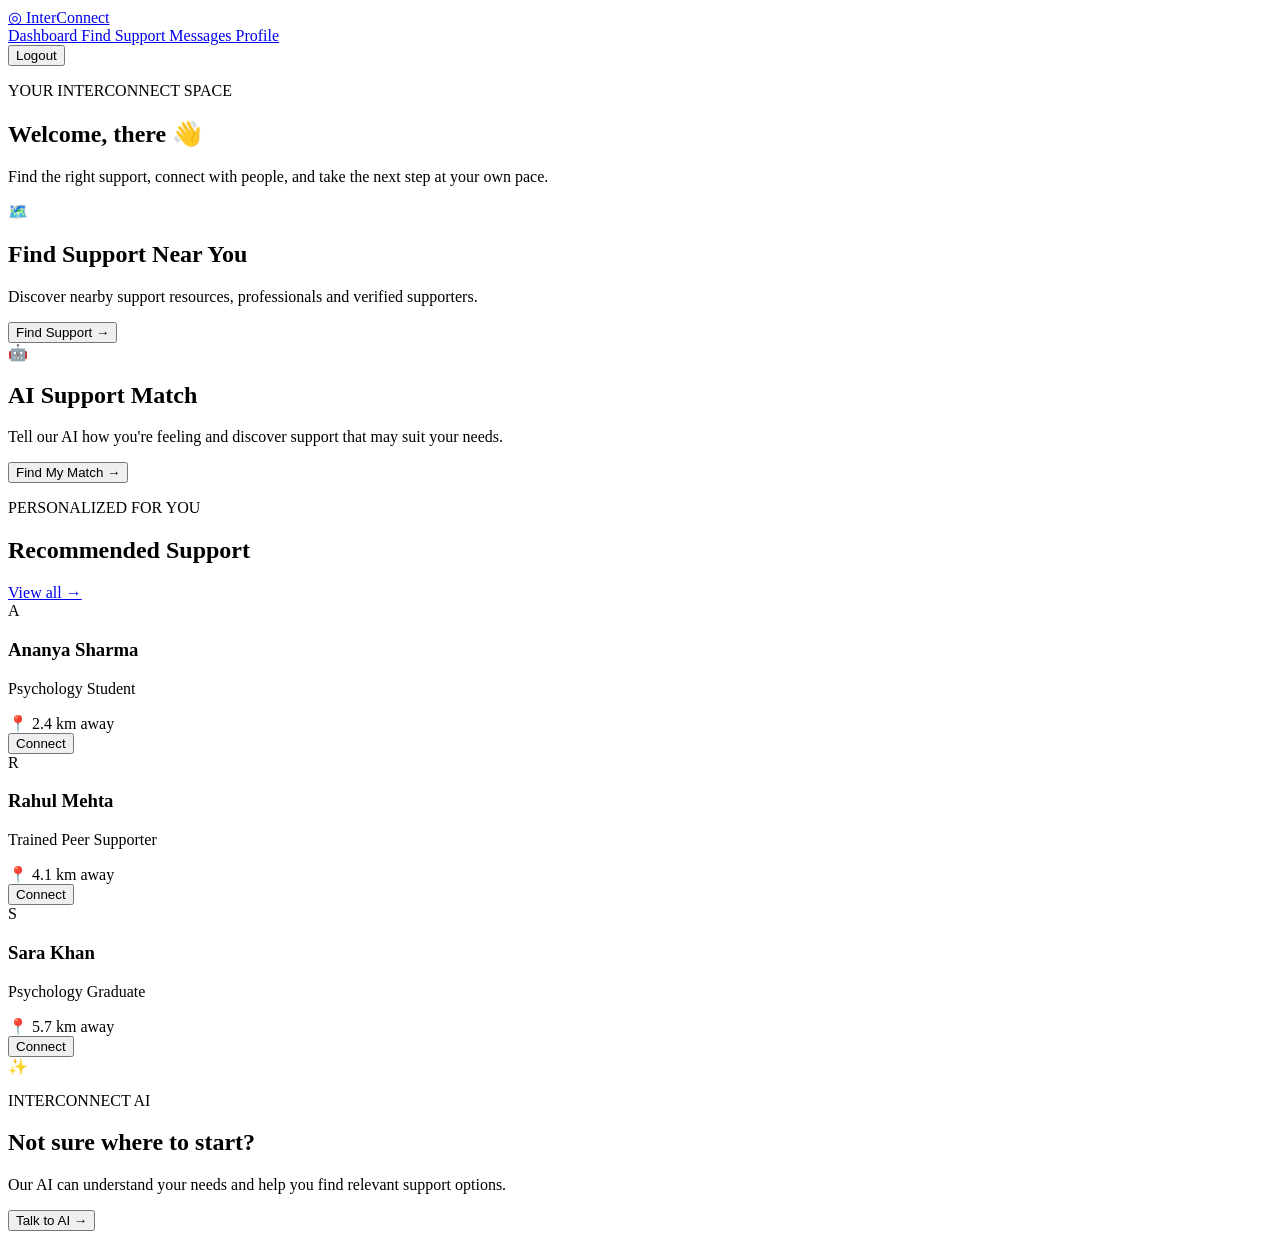
==== commit d1236eff: "Add files via upload" ====
--- a/dashboard.html
+++ b/dashboard.html
@@ -6,7 +6,7 @@
 
     <title>Dashboard | InterConnect</title>
 
-    <link rel="stylesheet" href="style.css">
+    <link rel="stylesheet" href="css/style.css">
 </head>
 
 <body class="dashboard-page">
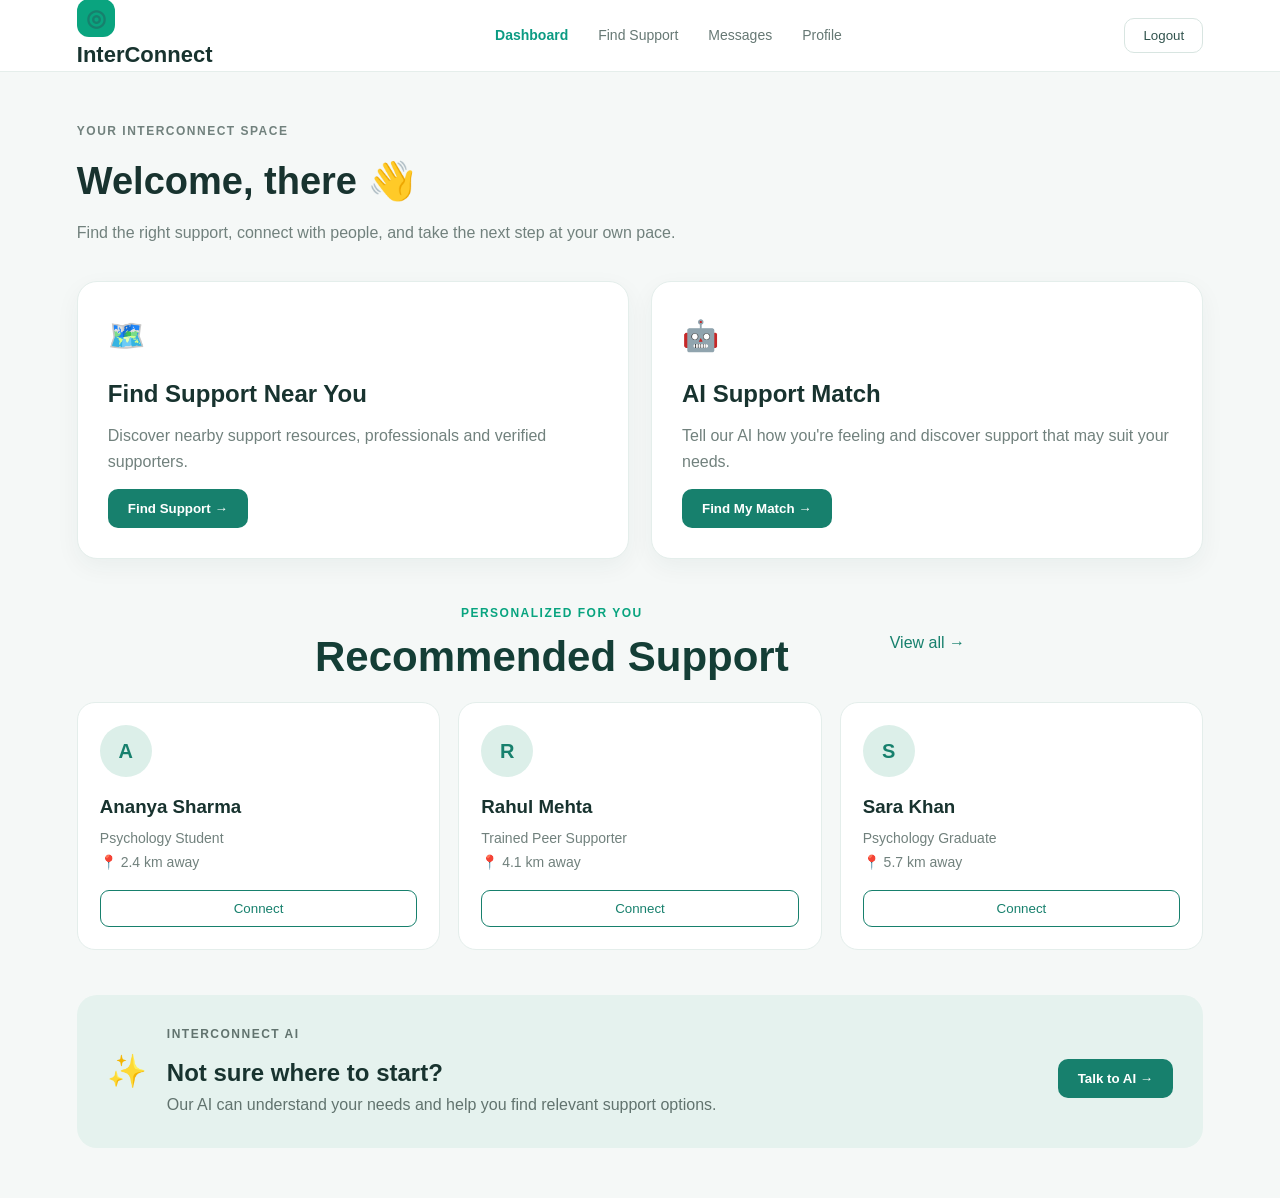
==== commit ebeeabbd: "Add files via upload" ====
--- a/dashboard.html
+++ b/dashboard.html
@@ -6,7 +6,7 @@
 
     <title>Dashboard | InterConnect</title>
 
-    <link rel="stylesheet" href="css/style.css">
+    <link rel="stylesheet" href="style.css">
 </head>
 
 <body class="dashboard-page">
--- a/style.css
+++ b/style.css
@@ -0,0 +1,3150 @@
+/* ================================
+   INTERCONNECT - MAIN STYLES
+================================ */
+
+* {
+    margin: 0;
+    padding: 0;
+    box-sizing: border-box;
+}
+
+html {
+    scroll-behavior: smooth;
+}
+
+body {
+    font-family: Arial, Helvetica, sans-serif;
+    background: #f7fbfa;
+    color: #12352f;
+    line-height: 1.6;
+}
+
+/* ================================
+   NAVBAR
+================================ */
+
+.navbar {
+    height: 76px;
+    padding: 0 7%;
+    display: flex;
+    align-items: center;
+    justify-content: space-between;
+    background: rgba(255, 255, 255, 0.95);
+    border-bottom: 1px solid #e3eeeb;
+    position: sticky;
+    top: 0;
+    z-index: 100;
+}
+
+.logo {
+    display: flex;
+    align-items: center;
+    gap: 10px;
+    font-size: 22px;
+    font-weight: 700;
+    color: #087f68;
+}
+
+.logo-icon {
+    width: 38px;
+    height: 38px;
+    border-radius: 12px;
+    background: #0aa47f;
+    color: white;
+    display: flex;
+    align-items: center;
+    justify-content: center;
+    font-size: 23px;
+}
+
+.navbar nav {
+    display: flex;
+    align-items: center;
+    gap: 32px;
+}
+
+.navbar nav a {
+    text-decoration: none;
+    color: #526b65;
+    font-size: 15px;
+    font-weight: 500;
+}
+
+.navbar nav a:hover {
+    color: #07866c;
+}
+
+.login-btn {
+    background: #087f68;
+    color: white !important;
+    padding: 10px 22px;
+    border-radius: 10px;
+}
+
+/* ================================
+   HERO
+================================ */
+
+.hero {
+    min-height: 650px;
+    padding: 90px 7%;
+    display: flex;
+    align-items: center;
+    justify-content: space-between;
+    gap: 70px;
+    background:
+        radial-gradient(circle at 80% 25%, #d9f7ed 0, transparent 30%),
+        #f7fbfa;
+}
+
+.hero-content {
+    max-width: 650px;
+}
+
+.badge {
+    display: inline-block;
+    background: #e1f7f0;
+    color: #087f68;
+    padding: 8px 15px;
+    border-radius: 30px;
+    font-size: 13px;
+    font-weight: 600;
+    margin-bottom: 25px;
+}
+
+.hero h1 {
+    font-size: clamp(42px, 5vw, 70px);
+    line-height: 1.08;
+    letter-spacing: -2px;
+    color: #123d35;
+    margin-bottom: 25px;
+}
+
+.hero h1 span,
+.section-heading span,
+.about h2 span {
+    color: #08a47f;
+}
+
+.hero-content > p {
+    max-width: 570px;
+    font-size: 18px;
+    color: #637b75;
+    margin-bottom: 35px;
+}
+
+.hero-buttons {
+    display: flex;
+    gap: 15px;
+    flex-wrap: wrap;
+}
+
+.primary-btn,
+.secondary-btn {
+    display: inline-block;
+    text-decoration: none;
+    padding: 14px 24px;
+    border-radius: 12px;
+    font-weight: 600;
+}
+
+.primary-btn {
+    background: #087f68;
+    color: white;
+    box-shadow: 0 10px 25px rgba(8, 127, 104, 0.2);
+}
+
+.secondary-btn {
+    background: white;
+    color: #087f68;
+    border: 1px solid #cfe3de;
+}
+
+/* ================================
+   HERO CARD
+================================ */
+
+.hero-visual {
+    width: 390px;
+    min-width: 320px;
+    display: flex;
+    justify-content: center;
+}
+
+.connection-card {
+    width: 100%;
+    background: white;
+    border: 1px solid #e0ece8;
+    border-radius: 24px;
+    padding: 28px;
+    box-shadow: 0 25px 60px rgba(19, 71, 62, 0.12);
+    transform: rotate(2deg);
+}
+
+.card-top {
+    color: #087f68;
+    font-size: 14px;
+    font-weight: 600;
+    padding-bottom: 22px;
+    border-bottom: 1px solid #edf3f1;
+}
+
+.online-dot {
+    display: inline-block;
+    width: 9px;
+    height: 9px;
+    background: #18bd78;
+    border-radius: 50%;
+    margin-right: 7px;
+}
+
+.profile {
+    display: flex;
+    align-items: center;
+    gap: 15px;
+    margin: 25px 0;
+}
+
+.avatar {
+    width: 58px;
+    height: 58px;
+    border-radius: 50%;
+    background: #d8f2ea;
+    color: #087f68;
+    display: flex;
+    align-items: center;
+    justify-content: center;
+    font-size: 22px;
+    font-weight: 700;
+}
+
+.profile h3 {
+    color: #183d36;
+}
+
+.profile p {
+    color: #7b8d88;
+    font-size: 13px;
+}
+
+.match {
+    background: #effaf6;
+    border-radius: 15px;
+    padding: 16px;
+    margin-bottom: 18px;
+}
+
+.match strong {
+    color: #08a47f;
+    font-size: 25px;
+    display: block;
+}
+
+.match span {
+    color: #70857f;
+    font-size: 13px;
+}
+
+.connection-card button {
+    width: 100%;
+    border: none;
+    background: #087f68;
+    color: white;
+    padding: 13px;
+    border-radius: 11px;
+    font-size: 15px;
+    font-weight: 600;
+}
+
+/* ================================
+   FEATURES
+================================ */
+
+.features {
+    padding: 100px 7%;
+    background: white;
+}
+
+.section-heading {
+    text-align: center;
+    max-width: 650px;
+    margin: 0 auto 55px;
+}
+
+.small-title {
+    color: #08a47f;
+    font-size: 12px;
+    font-weight: 700;
+    letter-spacing: 1.5px;
+    margin-bottom: 10px;
+}
+
+.section-heading h2,
+.about h2 {
+    font-size: 42px;
+    line-height: 1.15;
+    color: #143e36;
+}
+
+.feature-grid {
+    max-width: 1150px;
+    margin: auto;
+    display: grid;
+    grid-template-columns: repeat(4, 1fr);
+    gap: 20px;
+}
+
+.feature-card {
+    padding: 28px;
+    border: 1px solid #e4efec;
+    border-radius: 18px;
+    background: #fbfefd;
+    transition: 0.25s;
+}
+
+.feature-card:hover {
+    transform: translateY(-6px);
+    box-shadow: 0 15px 35px rgba(15, 80, 67, 0.08);
+}
+
+.feature-icon {
+    font-size: 30px;
+    margin-bottom: 18px;
+}
+
+.feature-card h3 {
+    margin-bottom: 10px;
+    color: #164139;
+}
+
+.feature-card p {
+    font-size: 14px;
+    color: #72847f;
+}
+
+/* ================================
+   ABOUT
+================================ */
+
+.about {
+    padding: 100px 7%;
+    background: #edf8f5;
+}
+
+.about > div {
+    max-width: 850px;
+    margin: auto;
+    text-align: center;
+}
+
+.about p:last-child {
+    margin-top: 20px;
+    color: #637b75;
+    font-size: 17px;
+}
+
+/* ================================
+   FOOTER
+================================ */
+
+footer {
+    padding: 35px 7%;
+    display: flex;
+    align-items: center;
+    justify-content: space-between;
+    background: #103c34;
+    color: #c8ddd8;
+}
+
+footer .logo {
+    color: white;
+}
+
+footer p {
+    font-size: 14px;
+}
+
+/* ================================
+   MOBILE
+================================ */
+
+@media (max-width: 850px) {
+
+    .navbar {
+        padding: 0 5%;
+    }
+
+    .navbar nav a:not(.login-btn) {
+        display: none;
+    }
+
+    .hero {
+        padding: 65px 6%;
+        flex-direction: column;
+        text-align: center;
+    }
+
+    .hero-content > p {
+        margin-left: auto;
+        margin-right: auto;
+    }
+
+    .hero-buttons {
+        justify-content: center;
+    }
+
+    .hero-visual {
+        width: 100%;
+        max-width: 390px;
+    }
+
+    .feature-grid {
+        grid-template-columns: 1fr 1fr;
+    }
+
+    footer {
+        flex-direction: column;
+        gap: 15px;
+    }
+}
+
+@media (max-width: 550px) {
+
+    .feature-grid {
+        grid-template-columns: 1fr;
+    }
+
+    .section-heading h2,
+    .about h2 {
+        font-size: 32px;
+    }
+
+    .hero h1 {
+        font-size: 42px;
+    }
+}
+/* ================================
+   LOGIN / AUTH PAGE
+================================ */
+
+.auth-page {
+    min-height: 100vh;
+    background:
+        radial-gradient(circle at 20% 20%, #ddf7ef 0, transparent 28%),
+        #f7fbfa;
+}
+
+.auth-container {
+    min-height: 100vh;
+    display: flex;
+    flex-direction: column;
+    align-items: center;
+    justify-content: center;
+    padding: 40px 20px;
+}
+
+.auth-logo {
+    text-decoration: none;
+    display: flex;
+    align-items: center;
+    gap: 10px;
+    color: #087f68;
+    font-size: 22px;
+    font-weight: 700;
+    margin-bottom: 25px;
+}
+
+.auth-card {
+    width: 100%;
+    max-width: 460px;
+    background: white;
+    border: 1px solid #e1ece9;
+    border-radius: 24px;
+    padding: 42px;
+    box-shadow: 0 25px 70px rgba(19, 71, 62, 0.10);
+}
+
+.auth-heading {
+    text-align: center;
+    margin-bottom: 30px;
+}
+
+.auth-heading h1 {
+    font-size: 38px;
+    color: #143e36;
+    margin-bottom: 8px;
+}
+
+.auth-heading p:last-child {
+    color: #71837e;
+    font-size: 14px;
+}
+
+.auth-card form {
+    display: flex;
+    flex-direction: column;
+}
+
+.auth-card form > label {
+    font-size: 14px;
+    font-weight: 600;
+    color: #38534c;
+    margin-bottom: 8px;
+}
+
+.auth-card input[type="email"],
+.auth-card input[type="password"] {
+    width: 100%;
+    padding: 14px 15px;
+    border: 1px solid #d6e5e1;
+    border-radius: 10px;
+    outline: none;
+    font-size: 14px;
+    margin-bottom: 20px;
+}
+
+.auth-card input:focus {
+    border-color: #08a47f;
+    box-shadow: 0 0 0 3px rgba(8, 164, 127, 0.08);
+}
+
+.form-options {
+    display: flex;
+    align-items: center;
+    justify-content: space-between;
+    margin-top: -5px;
+    margin-bottom: 22px;
+    font-size: 13px;
+}
+
+.form-options a,
+.switch-auth a {
+    color: #087f68;
+    text-decoration: none;
+    font-weight: 600;
+}
+
+.remember {
+    display: flex;
+    align-items: center;
+    gap: 7px;
+    color: #71837e;
+}
+
+.auth-submit {
+    border: none;
+    background: #087f68;
+    color: white;
+    padding: 14px;
+    border-radius: 11px;
+    font-size: 15px;
+    font-weight: 600;
+    cursor: pointer;
+}
+
+.auth-divider {
+    display: flex;
+    align-items: center;
+    gap: 15px;
+    margin: 25px 0;
+    color: #a1b1ad;
+    font-size: 11px;
+}
+
+.auth-divider::before,
+.auth-divider::after {
+    content: "";
+    height: 1px;
+    background: #e5eeeb;
+    flex: 1;
+}
+
+.switch-auth {
+    text-align: center;
+    color: #71837e;
+    font-size: 14px;
+}
+
+.auth-note {
+    margin-top: 20px;
+    font-size: 12px;
+    color: #82938e;
+}
+
+
+/* ================================
+   SIGNUP MODAL
+================================ */
+
+.signup-overlay {
+    position: fixed;
+    inset: 0;
+    background: rgba(10, 45, 38, 0.45);
+    backdrop-filter: blur(5px);
+    display: none;
+    align-items: center;
+    justify-content: center;
+    padding: 20px;
+    z-index: 500;
+}
+
+.signup-overlay.active {
+    display: flex;
+}
+
+.signup-card {
+    position: relative;
+    width: 100%;
+    max-width: 560px;
+    background: white;
+    border-radius: 24px;
+    padding: 40px;
+    box-shadow: 0 30px 80px rgba(0, 0, 0, 0.18);
+}
+
+.close-signup {
+    position: absolute;
+    top: 18px;
+    right: 20px;
+    border: none;
+    background: #f0f5f3;
+    color: #526b65;
+    width: 34px;
+    height: 34px;
+    border-radius: 50%;
+    font-size: 22px;
+    cursor: pointer;
+}
+
+.signup-card h2 {
+    font-size: 32px;
+    color: #143e36;
+    margin-bottom: 8px;
+}
+
+.signup-description {
+    color: #71837e;
+    margin-bottom: 25px;
+}
+
+.role-options {
+    display: flex;
+    flex-direction: column;
+    gap: 14px;
+}
+
+.role-card {
+    display: flex;
+    align-items: flex-start;
+    gap: 17px;
+    width: 100%;
+    padding: 20px;
+    background: #fbfefd;
+    border: 1px solid #dceae6;
+    border-radius: 16px;
+    text-align: left;
+    cursor: pointer;
+    transition: 0.2s;
+}
+
+.role-card:hover {
+    border-color: #08a47f;
+    background: #f1faf7;
+    transform: translateY(-2px);
+}
+
+.role-icon {
+    width: 48px;
+    height: 48px;
+    flex-shrink: 0;
+    border-radius: 13px;
+    background: #e0f5ee;
+    display: flex;
+    align-items: center;
+    justify-content: center;
+    font-size: 22px;
+}
+
+.role-card h3 {
+    color: #173f37;
+    margin-bottom: 4px;
+}
+
+.role-card p {
+    color: #71837e;
+    font-size: 13px;
+    line-height: 1.5;
+}
+
+
+/* MOBILE AUTH */
+
+@media (max-width: 550px) {
+
+    .auth-card {
+        padding: 30px 22px;
+    }
+
+    .signup-card {
+        padding: 32px 22px;
+    }
+
+    .auth-heading h1 {
+        font-size: 32px;
+    }
+
+    .signup-card h2 {
+        font-size: 27px;
+    }
+}
+/* ================================
+   SIGNUP PAGE
+================================ */
+
+.signup-form-card {
+    max-width: 520px;
+}
+
+.signup-role-selection {
+    display: flex;
+    flex-direction: column;
+    gap: 14px;
+    margin-bottom: 25px;
+}
+
+.hidden {
+    display: none !important;
+}
+
+.signup-form {
+    display: flex;
+    flex-direction: column;
+}
+
+.back-role {
+    align-self: flex-start;
+    border: none;
+    background: transparent;
+    color: #087f68;
+    padding: 0;
+    margin-bottom: 20px;
+    cursor: pointer;
+    font-weight: 600;
+}
+
+.selected-role {
+    background: #e8f7f2;
+    color: #087f68;
+    padding: 11px 14px;
+    border-radius: 10px;
+    font-size: 14px;
+    font-weight: 600;
+    margin-bottom: 22px;
+}
+
+.signup-form > label {
+    font-size: 14px;
+    font-weight: 600;
+    color: #38534c;
+    margin-bottom: 8px;
+}
+
+.signup-form input,
+.signup-form textarea {
+    width: 100%;
+    padding: 13px 14px;
+    border: 1px solid #d6e5e1;
+    border-radius: 10px;
+    outline: none;
+    font-family: inherit;
+    font-size: 14px;
+    margin-bottom: 18px;
+    resize: vertical;
+}
+
+.signup-form input:focus,
+.signup-form textarea:focus {
+    border-color: #08a47f;
+    box-shadow: 0 0 0 3px rgba(8, 164, 127, 0.08);
+}
+
+.two-inputs {
+    display: grid;
+    grid-template-columns: 1fr 1fr;
+    gap: 15px;
+}
+
+.two-inputs label {
+    display: block;
+    font-size: 14px;
+    font-weight: 600;
+    color: #38534c;
+    margin-bottom: 8px;
+}
+
+.availability {
+    display: flex;
+    gap: 20px;
+    margin-bottom: 20px;
+}
+
+.availability label {
+    display: flex;
+    align-items: center;
+    gap: 7px;
+    font-size: 14px;
+    color: #5e746e;
+}
+
+.availability input {
+    width: auto;
+    margin: 0;
+}
+
+.verification-note {
+    background: #f2f8f6;
+    border: 1px solid #dcebe7;
+    padding: 13px;
+    border-radius: 10px;
+    color: #617872;
+    font-size: 12px;
+    line-height: 1.5;
+    margin-bottom: 20px;
+}
+
+@media (max-width: 550px) {
+
+    .two-inputs {
+        grid-template-columns: 1fr;
+        gap: 0;
+    }
+}
+.signup-form-view {
+    display: none;
+}
+
+.signup-form-view label {
+    display: block;
+    margin-top: 14px;
+    margin-bottom: 6px;
+    font-weight: 600;
+}
+
+.signup-form-view input,
+.signup-form-view textarea {
+    width: 100%;
+    padding: 12px;
+    border: 1px solid #d5e3df;
+    border-radius: 10px;
+    box-sizing: border-box;
+    font-size: 15px;
+}
+
+.signup-form-view textarea {
+    resize: vertical;
+}
+
+.back-role {
+    border: none;
+    background: none;
+    padding: 0;
+    margin-bottom: 18px;
+    cursor: pointer;
+    font-size: 14px;
+    color: #167c6b;
+}
+
+.two-inputs {
+    display: grid;
+    grid-template-columns: 1fr 1fr;
+    gap: 12px;
+}
+/* =========================
+   DASHBOARD
+========================= */
+
+.dashboard-page {
+    margin: 0;
+    background: #f5f8f7;
+    color: #18332f;
+    font-family: Arial, sans-serif;
+}
+
+/* NAVBAR */
+
+.dashboard-nav {
+    height: 72px;
+    padding: 0 6%;
+    background: white;
+    display: flex;
+    align-items: center;
+    justify-content: space-between;
+    border-bottom: 1px solid #e5eeeb;
+}
+
+.dashboard-logo {
+    text-decoration: none;
+    color: #18332f;
+    font-size: 22px;
+    font-weight: 700;
+}
+
+.dashboard-logo .logo-icon {
+    margin-right: 8px;
+    color: #17806d;
+}
+
+.dashboard-nav-links {
+    display: flex;
+    gap: 30px;
+}
+
+.dashboard-nav-links a {
+    text-decoration: none;
+    color: #667874;
+    font-size: 14px;
+}
+
+.dashboard-nav-links a.active,
+.dashboard-nav-links a:hover {
+    color: #17806d;
+}
+
+.logout-btn {
+    border: 1px solid #d8e5e1;
+    background: white;
+    color: #31534d;
+    padding: 9px 18px;
+    border-radius: 10px;
+    cursor: pointer;
+}
+
+/* MAIN */
+
+.dashboard-container {
+    width: 88%;
+    max-width: 1200px;
+    margin: auto;
+    padding: 50px 0;
+}
+
+/* WELCOME */
+
+.dashboard-welcome {
+    margin-bottom: 35px;
+}
+
+.dashboard-welcome h1 {
+    margin: 8px 0;
+    font-size: 38px;
+}
+
+.dashboard-welcome p {
+    color: #71817d;
+    max-width: 650px;
+    line-height: 1.6;
+}
+
+/* QUICK CARDS */
+
+.dashboard-grid {
+    display: grid;
+    grid-template-columns: 1fr 1fr;
+    gap: 22px;
+}
+
+.dashboard-card {
+    background: white;
+    padding: 30px;
+    border-radius: 20px;
+    border: 1px solid #e4eeeb;
+    box-shadow: 0 8px 25px rgba(20, 60, 50, 0.05);
+}
+
+.card-icon {
+    font-size: 30px;
+    margin-bottom: 15px;
+}
+
+.dashboard-card h2 {
+    margin: 0 0 10px;
+}
+
+.dashboard-card p {
+    color: #71817d;
+    line-height: 1.6;
+}
+
+.dashboard-btn {
+    margin-top: 15px;
+    border: none;
+    background: #17806d;
+    color: white;
+    padding: 12px 20px;
+    border-radius: 10px;
+    cursor: pointer;
+    font-weight: 600;
+}
+
+.dashboard-btn:hover {
+    background: #116957;
+}
+
+/* SECTION */
+
+.dashboard-section {
+    margin-top: 45px;
+}
+
+.section-heading {
+    display: flex;
+    justify-content: space-between;
+    align-items: center;
+    margin-bottom: 20px;
+}
+
+.section-heading h2 {
+    margin-top: 5px;
+}
+
+.section-heading a {
+    color: #17806d;
+    text-decoration: none;
+}
+
+/* SUPPORTERS */
+
+.supporter-grid {
+    display: grid;
+    grid-template-columns: repeat(3, 1fr);
+    gap: 18px;
+}
+
+.supporter-card {
+    background: white;
+    border: 1px solid #e4eeeb;
+    border-radius: 18px;
+    padding: 22px;
+    display: flex;
+    flex-direction: column;
+    gap: 15px;
+}
+
+.supporter-avatar {
+    width: 52px;
+    height: 52px;
+    border-radius: 50%;
+    background: #dcefe9;
+    color: #17806d;
+    display: flex;
+    align-items: center;
+    justify-content: center;
+    font-weight: bold;
+    font-size: 20px;
+}
+
+.supporter-info h3 {
+    margin: 0 0 5px;
+}
+
+.supporter-info p,
+.supporter-info span {
+    color: #71817d;
+    font-size: 14px;
+}
+
+.supporter-card button {
+    border: 1px solid #17806d;
+    background: white;
+    color: #17806d;
+    padding: 10px;
+    border-radius: 9px;
+    cursor: pointer;
+}
+
+.supporter-card button:hover {
+    background: #17806d;
+    color: white;
+}
+
+/* AI INSIGHT */
+
+.ai-insight {
+    margin-top: 45px;
+    background: #e5f2ee;
+    border-radius: 20px;
+    padding: 30px;
+    display: flex;
+    align-items: center;
+    gap: 20px;
+}
+
+.ai-insight-icon {
+    font-size: 32px;
+}
+
+.ai-insight p {
+    color: #61736e;
+}
+
+.ai-insight .dashboard-btn {
+    margin-left: auto;
+}
+
+/* MOBILE */
+
+@media (max-width: 800px) {
+
+    .dashboard-nav-links {
+        display: none;
+    }
+
+    .dashboard-container {
+        width: 92%;
+    }
+
+    .dashboard-grid {
+        grid-template-columns: 1fr;
+    }
+
+    .supporter-grid {
+        grid-template-columns: 1fr;
+    }
+
+    .dashboard-welcome h1 {
+        font-size: 30px;
+    }
+
+    .ai-insight {
+        flex-direction: column;
+        align-items: flex-start;
+    }
+
+    .ai-insight .dashboard-btn {
+        margin-left: 0;
+    }
+}
+/* =========================================================
+   SUPPORT ASSESSMENT PAGE
+   ========================================================= */
+
+.support-page {
+    background: #f4f8f7;
+    color: #173f3a;
+}
+
+/* Main support section */
+.support-page .support-main {
+    max-width: 900px;
+    margin: 0 auto;
+    padding: 55px 24px 80px;
+}
+
+/* Heading */
+.support-page .support-header {
+    text-align: center;
+    margin-bottom: 35px;
+}
+
+.support-page .support-header .small-title {
+    color: #0c9b83;
+    font-size: 13px;
+    font-weight: 700;
+    letter-spacing: 2px;
+    margin-bottom: 12px;
+}
+
+.support-page .support-header h1 {
+    font-size: 42px;
+    line-height: 1.15;
+    margin: 0 0 12px;
+    color: #143f3a;
+}
+
+.support-page .support-header p {
+    color: #6d817e;
+    font-size: 16px;
+    max-width: 650px;
+    margin: 0 auto;
+}
+
+/* Assessment card */
+.support-page .support-form {
+    background: #ffffff;
+    border: 1px solid #e1ece9;
+    border-radius: 22px;
+    padding: 38px;
+    box-shadow: 0 12px 35px rgba(20, 63, 58, 0.08);
+}
+
+/* Individual sections */
+.support-page .form-section {
+    margin-bottom: 30px;
+}
+
+.support-page .form-section:last-of-type {
+    margin-bottom: 10px;
+}
+
+.support-page .form-section > label,
+.support-page .section-title {
+    display: block;
+    color: #173f3a;
+    font-size: 17px;
+    font-weight: 700;
+    margin-bottom: 8px;
+}
+
+.support-page .section-description {
+    color: #7b8e8b;
+    font-size: 14px;
+    margin-bottom: 14px;
+}
+
+/* Textareas */
+.support-page textarea {
+    width: 100%;
+    min-height: 130px;
+    box-sizing: border-box;
+    padding: 15px 16px;
+    border: 1px solid #d7e5e2;
+    border-radius: 12px;
+    background: #fbfdfc;
+    color: #173f3a;
+    font-family: inherit;
+    font-size: 15px;
+    resize: vertical;
+    outline: none;
+    transition: 0.2s ease;
+}
+
+.support-page textarea:focus {
+    border-color: #0c9b83;
+    box-shadow: 0 0 0 3px rgba(12, 155, 131, 0.10);
+    background: #ffffff;
+}
+
+/* =========================================================
+   CONCERN OPTIONS
+   ========================================================= */
+
+.support-page .concern-options {
+    display: grid;
+    grid-template-columns: repeat(2, 1fr);
+    gap: 12px;
+}
+
+.support-page .concern-option {
+    position: relative;
+}
+
+.support-page .concern-option input {
+    position: absolute;
+    opacity: 0;
+    pointer-events: none;
+}
+
+.support-page .concern-option label {
+    display: flex;
+    align-items: center;
+    gap: 10px;
+    min-height: 54px;
+    padding: 12px 15px;
+    box-sizing: border-box;
+    border: 1px solid #dce9e6;
+    border-radius: 12px;
+    background: #ffffff;
+    color: #355b56;
+    cursor: pointer;
+    transition: 0.2s ease;
+}
+
+.support-page .concern-option label:hover {
+    border-color: #0c9b83;
+    background: #f2faf8;
+}
+
+.support-page .concern-option input:checked + label {
+    border-color: #0c9b83;
+    background: #eaf8f4;
+    color: #087b69;
+    font-weight: 600;
+}
+
+/* =========================================================
+   INTENSITY + SUPPORT PREFERENCES
+   ========================================================= */
+
+.support-page .radio-options {
+    display: grid;
+    grid-template-columns: repeat(3, 1fr);
+    gap: 12px;
+}
+
+.support-page .radio-option {
+    position: relative;
+}
+
+.support-page .radio-option input {
+    position: absolute;
+    opacity: 0;
+    pointer-events: none;
+}
+
+.support-page .radio-option label {
+    display: flex;
+    justify-content: center;
+    align-items: center;
+    text-align: center;
+    min-height: 55px;
+    padding: 10px;
+    border: 1px solid #dce9e6;
+    border-radius: 12px;
+    background: #ffffff;
+    color: #355b56;
+    cursor: pointer;
+    transition: 0.2s ease;
+}
+
+.support-page .radio-option label:hover {
+    border-color: #0c9b83;
+}
+
+.support-page .radio-option input:checked + label {
+    border-color: #0c9b83;
+    background: #eaf8f4;
+    color: #087b69;
+    font-weight: 600;
+}
+
+/* Support preference cards */
+.support-page .support-preferences {
+    display: grid;
+    grid-template-columns: repeat(2, 1fr);
+    gap: 12px;
+}
+
+/* =========================================================
+   FIND MY SUPPORT BUTTON
+   ========================================================= */
+
+.support-page .support-submit {
+    width: 100%;
+    margin-top: 15px;
+    padding: 15px 22px;
+    border: none;
+    border-radius: 12px;
+    background: #108f79;
+    color: white;
+    font-size: 15px;
+    font-weight: 700;
+    cursor: pointer;
+    transition: 0.2s ease;
+}
+
+.support-page .support-submit:hover {
+    background: #087b69;
+    transform: translateY(-1px);
+}
+
+.support-page .support-note {
+    text-align: center;
+    margin-top: 15px;
+    color: #81918f;
+    font-size: 13px;
+}
+
+/* =========================================================
+   MOBILE
+   ========================================================= */
+
+@media (max-width: 700px) {
+
+    .support-page .support-main {
+        padding: 35px 15px 60px;
+    }
+
+    .support-page .support-header h1 {
+        font-size: 32px;
+    }
+
+    .support-page .support-form {
+        padding: 22px;
+        border-radius: 16px;
+    }
+
+    .support-page .concern-options,
+    .support-page .support-preferences {
+        grid-template-columns: 1fr;
+    }
+
+    .support-page .radio-options {
+        grid-template-columns: 1fr;
+    }
+}
+/* =========================================================
+   INTERCONNECT - SUPPORT ASSESSMENT UI
+   ========================================================= */
+
+.support-page {
+    background: #f3f8f7;
+    color: #173f3a;
+}
+
+/* ---------- MAIN CONTAINER ---------- */
+
+.support-container {
+    width: min(920px, calc(100% - 40px));
+    margin: 0 auto;
+    padding: 55px 0 80px;
+}
+
+/* ---------- HEADER ---------- */
+
+.support-header {
+    text-align: center;
+    margin-bottom: 35px;
+}
+
+.support-header .small-title {
+    color: #0b9b83;
+    font-size: 12px;
+    font-weight: 800;
+    letter-spacing: 2px;
+    margin-bottom: 12px;
+}
+
+.support-header h1 {
+    margin: 0;
+    color: #153f3a;
+    font-size: clamp(32px, 5vw, 46px);
+    line-height: 1.1;
+    font-weight: 750;
+}
+
+.support-header > p:last-child {
+    max-width: 650px;
+    margin: 15px auto 0;
+    color: #708783;
+    font-size: 16px;
+    line-height: 1.7;
+}
+
+/* ---------- FORM CARD ---------- */
+
+.support-form {
+    background: #ffffff;
+    border: 1px solid #dfece8;
+    border-radius: 24px;
+    padding: 38px;
+    box-shadow: 0 18px 50px rgba(24, 72, 65, 0.08);
+}
+
+/* ---------- QUESTIONS ---------- */
+
+.support-question {
+    margin-bottom: 34px;
+}
+
+.support-question > label {
+    display: block;
+    margin-bottom: 7px;
+    color: #173f3a;
+    font-size: 17px;
+    font-weight: 700;
+}
+
+.question-help {
+    margin: 0 0 13px;
+    color: #879895;
+    font-size: 13px;
+}
+
+/* ---------- TEXT AREAS ---------- */
+
+.support-question textarea {
+    display: block;
+    width: 100%;
+    box-sizing: border-box;
+
+    border: 1px solid #d7e6e2;
+    border-radius: 14px;
+
+    padding: 16px 17px;
+
+    background: #fbfdfc;
+    color: #183f3a;
+
+    font-family: inherit;
+    font-size: 15px;
+    line-height: 1.6;
+
+    resize: vertical;
+    outline: none;
+
+    transition: all 0.2s ease;
+}
+
+.support-question textarea:hover {
+    border-color: #b9d8d1;
+}
+
+.support-question textarea:focus {
+    border-color: #0c9b83;
+    background: #ffffff;
+    box-shadow: 0 0 0 4px rgba(12, 155, 131, 0.09);
+}
+
+.support-question textarea::placeholder {
+    color: #a3b2af;
+}
+
+/* ---------- OPTION GRID ---------- */
+
+.support-options {
+    display: grid;
+    grid-template-columns: repeat(2, 1fr);
+    gap: 12px;
+}
+
+/* ---------- OPTION CARD ---------- */
+
+.support-option {
+    position: relative;
+
+    display: flex;
+    align-items: center;
+
+    min-height: 58px;
+    padding: 13px 16px;
+
+    box-sizing: border-box;
+
+    border: 1px solid #dce9e6;
+    border-radius: 14px;
+
+    background: #ffffff;
+
+    cursor: pointer;
+
+    transition:
+        border-color 0.2s ease,
+        background 0.2s ease,
+        transform 0.2s ease,
+        box-shadow 0.2s ease;
+}
+
+.support-option:hover {
+    border-color: #9acdc1;
+    background: #f6fbfa;
+    transform: translateY(-2px);
+    box-shadow: 0 5px 15px rgba(20, 80, 70, 0.06);
+}
+
+/* Hide browser checkbox/radio */
+.support-option input {
+    position: absolute;
+    opacity: 0;
+    pointer-events: none;
+}
+
+/* Text */
+.support-option span {
+    width: 100%;
+    color: #365b56;
+    font-size: 14px;
+    font-weight: 500;
+}
+
+/* SELECTED STATE */
+.support-option:has(input:checked) {
+    border-color: #0c9b83;
+    background: #eaf8f4;
+    box-shadow: 0 5px 18px rgba(12, 155, 131, 0.10);
+}
+
+.support-option:has(input:checked) span {
+    color: #087965;
+    font-weight: 700;
+}
+
+/* Small selected indicator */
+.support-option:has(input:checked)::after {
+    content: "✓";
+
+    position: absolute;
+    right: 13px;
+    top: 50%;
+    transform: translateY(-50%);
+
+    width: 22px;
+    height: 22px;
+
+    display: flex;
+    align-items: center;
+    justify-content: center;
+
+    border-radius: 50%;
+
+    background: #0c9b83;
+    color: #ffffff;
+
+    font-size: 13px;
+    font-weight: 800;
+}
+
+/* ---------- SUBMIT AREA ---------- */
+
+.support-submit {
+    margin-top: 5px;
+    padding: 25px 0 0;
+
+    border-top: 1px solid #edf2f0;
+
+    text-align: center;
+}
+
+.support-submit .dashboard-btn {
+    display: inline-flex;
+    align-items: center;
+    justify-content: center;
+
+    min-width: 190px;
+
+    padding: 14px 24px;
+
+    border: none;
+    border-radius: 12px;
+
+    background: #0d927b;
+    color: #ffffff;
+
+    font-size: 14px;
+    font-weight: 700;
+
+    cursor: pointer;
+
+    box-shadow: 0 8px 18px rgba(13, 146, 123, 0.18);
+
+    transition: all 0.2s ease;
+}
+
+.support-submit .dashboard-btn:hover {
+    background: #087764;
+    transform: translateY(-2px);
+    box-shadow: 0 11px 24px rgba(13, 146, 123, 0.25);
+}
+
+.support-submit p {
+    margin: 12px 0 0;
+
+    color: #899a96;
+    font-size: 12px;
+}
+
+/* ---------- NAVBAR ACTIVE STATE ---------- */
+
+.dashboard-nav-links a.active {
+    color: #0c9b83;
+    font-weight: 700;
+}
+
+/* ---------- MOBILE ---------- */
+
+@media (max-width: 700px) {
+
+    .support-container {
+        width: min(100% - 24px, 920px);
+        padding: 35px 0 60px;
+    }
+
+    .support-form {
+        padding: 22px;
+        border-radius: 18px;
+    }
+
+    .support-options {
+        grid-template-columns: 1fr;
+    }
+
+    .support-header h1 {
+        font-size: 32px;
+    }
+
+    .support-header > p:last-child {
+        font-size: 14px;
+    }
+
+    .support-question {
+        margin-bottom: 27px;
+    }
+}
+/* =========================================
+   FIND SUPPORT / SUPPORTERS PAGE
+========================================= */
+
+.supporters-container {
+    max-width: 1100px;
+    margin: 0 auto;
+    padding: 70px 30px 90px;
+}
+
+/* Heading */
+
+.supporters-heading {
+    text-align: center;
+    margin-bottom: 45px;
+}
+
+.supporters-heading .small-title {
+    margin-bottom: 12px;
+}
+
+.supporters-heading h1 {
+    font-size: 42px;
+    margin: 0 0 14px;
+    color: #123f3b;
+    letter-spacing: -1px;
+}
+
+.supporters-heading > p:last-child {
+    max-width: 650px;
+    margin: 0 auto;
+    color: #667b79;
+    font-size: 16px;
+    line-height: 1.7;
+}
+
+
+/* Filters */
+
+.support-filters {
+    background: white;
+    border: 1px solid #dce9e6;
+    border-radius: 18px;
+    padding: 22px 25px;
+    margin-bottom: 35px;
+
+    display: flex;
+    align-items: end;
+    gap: 20px;
+
+    box-shadow: 0 8px 25px rgba(20, 70, 65, 0.06);
+}
+
+.support-filters > div {
+    display: flex;
+    flex-direction: column;
+    gap: 8px;
+}
+
+.support-filters label {
+    font-size: 13px;
+    font-weight: 600;
+    color: #315c58;
+}
+
+.support-filters select {
+    min-width: 210px;
+    padding: 11px 14px;
+    border: 1px solid #cbdedb;
+    border-radius: 10px;
+    background: #f8fbfa;
+    color: #173f3b;
+    font-size: 14px;
+    cursor: pointer;
+    outline: none;
+}
+
+.support-filters select:focus {
+    border-color: #0f927f;
+}
+
+
+/* Supporter grid */
+
+.supporters-grid {
+    display: grid;
+    grid-template-columns: repeat(3, 1fr);
+    gap: 24px;
+}
+
+
+/* Supporter card */
+
+.supporter-profile-card {
+    background: white;
+    border: 1px solid #dce9e6;
+    border-radius: 20px;
+    padding: 26px;
+
+    box-shadow: 0 8px 25px rgba(20, 70, 65, 0.06);
+
+    transition: transform 0.25s ease,
+                box-shadow 0.25s ease,
+                border-color 0.25s ease;
+}
+
+.supporter-profile-card:hover {
+    transform: translateY(-6px);
+    border-color: #a9d8d0;
+    box-shadow: 0 16px 35px rgba(20, 70, 65, 0.12);
+}
+
+
+/* Card top */
+
+.profile-top {
+    display: flex;
+    justify-content: space-between;
+    align-items: center;
+    margin-bottom: 20px;
+}
+
+
+/* Avatar */
+
+.large-avatar {
+    width: 58px;
+    height: 58px;
+
+    border-radius: 50%;
+
+    display: flex;
+    align-items: center;
+    justify-content: center;
+
+    background: #dff3ef;
+    color: #0c8273;
+
+    font-size: 22px;
+    font-weight: 700;
+}
+
+
+/* Availability */
+
+.available-badge {
+    background: #e8f7ee;
+    color: #23814c;
+
+    padding: 7px 11px;
+    border-radius: 20px;
+
+    font-size: 12px;
+    font-weight: 600;
+}
+
+
+/* Name */
+
+.supporter-profile-card h2 {
+    margin: 0 0 6px;
+
+    color: #123f3b;
+    font-size: 22px;
+}
+
+
+/* Role */
+
+.supporter-role {
+    margin: 0 0 15px;
+
+    color: #0c927f;
+    font-size: 14px;
+    font-weight: 600;
+}
+
+
+/* Description */
+
+.supporter-description {
+    color: #687d7a;
+    font-size: 14px;
+    line-height: 1.6;
+
+    min-height: 67px;
+
+    margin-bottom: 18px;
+}
+
+
+/* Tags */
+
+.support-tags {
+    display: flex;
+    flex-wrap: wrap;
+    gap: 7px;
+
+    margin-bottom: 22px;
+}
+
+.support-tags span {
+    background: #f0f7f5;
+    color: #456a66;
+
+    border: 1px solid #dceae7;
+
+    padding: 6px 9px;
+    border-radius: 20px;
+
+    font-size: 11px;
+}
+
+
+/* Connect button */
+
+.connect-btn {
+    width: 100%;
+
+    padding: 12px 16px;
+
+    border: none;
+    border-radius: 10px;
+
+    background: #108d7c;
+    color: white;
+
+    font-size: 14px;
+    font-weight: 600;
+
+    cursor: pointer;
+
+    transition: background 0.2s ease,
+                transform 0.2s ease;
+}
+
+.connect-btn:hover {
+    background: #087566;
+    transform: translateY(-1px);
+}
+
+
+/* Mobile */
+
+@media (max-width: 850px) {
+
+    .supporters-grid {
+        grid-template-columns: 1fr 1fr;
+    }
+
+    .supporters-heading h1 {
+        font-size: 34px;
+    }
+
+}
+
+
+@media (max-width: 600px) {
+
+    .supporters-container {
+        padding: 45px 18px 70px;
+    }
+
+    .supporters-heading h1 {
+        font-size: 30px;
+    }
+
+    .support-filters {
+        flex-direction: column;
+        align-items: stretch;
+    }
+
+    .support-filters select {
+        width: 100%;
+    }
+
+    .supporters-grid {
+        grid-template-columns: 1fr;
+    }
+
+}
+/* =========================================
+   PROFILE PAGE
+========================================= */
+
+.profile-container {
+    max-width: 1050px;
+    margin: 0 auto;
+    padding: 65px 30px 90px;
+}
+
+.profile-header {
+    text-align: center;
+    margin-bottom: 45px;
+}
+
+.profile-header h1 {
+    margin: 0 0 12px;
+    font-size: 42px;
+    color: #123f3b;
+}
+
+.profile-header > p:last-child {
+    max-width: 620px;
+    margin: 0 auto;
+    color: #687d79;
+    line-height: 1.7;
+}
+
+
+/* PROFILE LAYOUT */
+
+.profile-layout {
+    display: grid;
+    grid-template-columns: 280px 1fr;
+    gap: 25px;
+    align-items: start;
+}
+
+
+/* PROFILE CARD */
+
+.profile-card {
+    background: white;
+    border: 1px solid #dce9e6;
+    border-radius: 22px;
+    padding: 35px 25px;
+    text-align: center;
+
+    box-shadow: 0 10px 30px rgba(20, 70, 65, 0.07);
+}
+
+.profile-avatar {
+    width: 90px;
+    height: 90px;
+    margin: 0 auto 20px;
+
+    border-radius: 50%;
+
+    display: flex;
+    align-items: center;
+    justify-content: center;
+
+    background: #dff3ef;
+    color: #0b8b78;
+
+    font-size: 34px;
+    font-weight: 700;
+}
+
+.profile-card h2 {
+    margin: 0 0 7px;
+    color: #123f3b;
+}
+
+.profile-card > p {
+    margin: 0 0 15px;
+    color: #0c927f;
+    font-weight: 600;
+}
+
+.profile-status {
+    display: inline-block;
+
+    background: #e8f7ee;
+    color: #23814c;
+
+    padding: 7px 13px;
+    border-radius: 20px;
+
+    font-size: 12px;
+    font-weight: 600;
+}
+
+
+/* DETAILS CARD */
+
+.profile-details {
+    background: white;
+    border: 1px solid #dce9e6;
+    border-radius: 22px;
+    padding: 30px;
+
+    box-shadow: 0 10px 30px rgba(20, 70, 65, 0.07);
+}
+
+.profile-details-header {
+    display: flex;
+    justify-content: space-between;
+    align-items: center;
+
+    margin-bottom: 25px;
+}
+
+.profile-details-header h2 {
+    margin: 5px 0 0;
+    color: #123f3b;
+}
+
+.edit-profile-btn {
+    padding: 10px 16px;
+
+    border: 1px solid #bcd9d4;
+    border-radius: 9px;
+
+    background: #f6fbfa;
+    color: #087c6d;
+
+    font-weight: 600;
+    cursor: pointer;
+}
+
+.edit-profile-btn:hover {
+    background: #e8f7f3;
+}
+
+
+/* INFORMATION GRID */
+
+.profile-info-grid {
+    display: grid;
+    grid-template-columns: 1fr 1fr;
+    gap: 14px;
+}
+
+.profile-info-item {
+    padding: 17px;
+
+    background: #f7faf9;
+    border: 1px solid #e5efed;
+    border-radius: 12px;
+}
+
+.profile-info-item span {
+    display: block;
+
+    margin-bottom: 6px;
+
+    color: #8a9b98;
+    font-size: 12px;
+}
+
+.profile-info-item strong {
+    color: #315a55;
+    font-size: 14px;
+    word-break: break-word;
+}
+
+
+/* ABOUT */
+
+.profile-about {
+    margin-top: 25px;
+    padding-top: 23px;
+    border-top: 1px solid #e7efed;
+}
+
+.profile-about p:last-child {
+    margin: 8px 0 0;
+
+    color: #667b78;
+    line-height: 1.7;
+}
+
+
+/* MOBILE */
+
+@media (max-width: 750px) {
+
+    .profile-container {
+        padding: 45px 18px 70px;
+    }
+
+    .profile-header h1 {
+        font-size: 32px;
+    }
+
+    .profile-layout {
+        grid-template-columns: 1fr;
+    }
+
+    .profile-info-grid {
+        grid-template-columns: 1fr;
+    }
+
+    .profile-details-header {
+        align-items: flex-start;
+        gap: 15px;
+    }
+
+}
+/* =========================================
+   MESSAGES PAGE
+========================================= */
+
+.messages-container {
+    max-width: 1100px;
+    margin: 0 auto;
+    padding: 55px 30px;
+}
+
+.messages-heading {
+    margin-bottom: 30px;
+}
+
+.messages-heading h1 {
+    font-size: 38px;
+    color: #123f3a;
+    margin: 8px 0;
+}
+
+.messages-heading p {
+    color: #6b8582;
+    font-size: 16px;
+}
+
+
+/* MAIN MESSAGES LAYOUT */
+
+.messages-layout {
+    display: grid;
+    grid-template-columns: 320px 1fr;
+    min-height: 600px;
+    background: #ffffff;
+    border: 1px solid #dce9e6;
+    border-radius: 20px;
+    overflow: hidden;
+    box-shadow: 0 10px 30px rgba(20, 70, 65, 0.08);
+}
+
+
+/* CONVERSATION LIST */
+
+.conversations-panel {
+    background: #f5faf8;
+    border-right: 1px solid #dce9e6;
+    padding: 22px;
+}
+
+.conversations-panel h2 {
+    font-size: 20px;
+    color: #123f3a;
+    margin-bottom: 18px;
+}
+
+
+/* CONVERSATION CARD */
+
+.conversation-card {
+    display: flex;
+    align-items: center;
+    gap: 13px;
+    padding: 15px;
+    margin-bottom: 10px;
+    border-radius: 14px;
+    cursor: pointer;
+    transition: 0.2s ease;
+    background: transparent;
+}
+
+.conversation-card:hover {
+    background: #e8f4f0;
+}
+
+.conversation-card.active {
+    background: #dff1eb;
+}
+
+
+/* AVATAR */
+
+.message-avatar {
+    width: 48px;
+    height: 48px;
+    min-width: 48px;
+    border-radius: 50%;
+    background: #d9eee8;
+    color: #118b78;
+    display: flex;
+    align-items: center;
+    justify-content: center;
+    font-weight: 700;
+    font-size: 18px;
+}
+
+
+/* CONVERSATION INFO */
+
+.conversation-info {
+    min-width: 0;
+}
+
+.conversation-info h3 {
+    margin: 0 0 4px;
+    color: #163f3a;
+    font-size: 15px;
+}
+
+.conversation-info p {
+    margin: 0;
+    color: #78908d;
+    font-size: 13px;
+    white-space: nowrap;
+    overflow: hidden;
+    text-overflow: ellipsis;
+}
+
+
+/* CHAT AREA */
+
+.chat-panel {
+    display: flex;
+    flex-direction: column;
+    background: #ffffff;
+}
+
+.chat-header {
+    display: flex;
+    align-items: center;
+    gap: 14px;
+    padding: 20px 24px;
+    border-bottom: 1px solid #e1ece9;
+}
+
+.chat-header h2 {
+    margin: 0;
+    color: #123f3a;
+    font-size: 18px;
+}
+
+.chat-header p {
+    margin: 4px 0 0;
+    color: #7a908d;
+    font-size: 13px;
+}
+
+
+/* CHAT MESSAGES */
+
+.chat-messages {
+    flex: 1;
+    padding: 25px;
+    overflow-y: auto;
+    background: #fbfdfc;
+}
+
+.message {
+    max-width: 70%;
+    margin-bottom: 18px;
+}
+
+.message p {
+    margin: 0;
+    padding: 12px 16px;
+    border-radius: 16px;
+    font-size: 14px;
+    line-height: 1.5;
+}
+
+.message.received p {
+    background: #e8f3f0;
+    color: #234641;
+    border-bottom-left-radius: 5px;
+}
+
+.message.sent {
+    margin-left: auto;
+}
+/* InterConnect deployed stylesheet */
+
+.message.sent p {
+    background: #138f7b;
+    color: white;
+    border-bottom-right-radius: 5px;
+}
+
+.message-time {
+    display: block;
+    margin-top: 5px;
+    font-size: 11px;
+    color: #9aa9a7;
+}
+
+
+/* MESSAGE INPUT */
+
+.chat-input {
+    display: flex;
+    gap: 10px;
+    padding: 18px;
+    border-top: 1px solid #e1ece9;
+    background: white;
+}
+
+.chat-input input {
+    flex: 1;
+    padding: 13px 16px;
+    border: 1px solid #d5e4e1;
+    border-radius: 12px;
+    outline: none;
+    font-size: 14px;
+}
+
+.chat-input input:focus {
+    border-color: #13917d;
+}
+
+.chat-input button {
+    padding: 12px 22px;
+    border: none;
+    border-radius: 11px;
+    background: #138f7b;
+    color: white;
+    font-weight: 600;
+    cursor: pointer;
+    transition: 0.2s ease;
+}
+
+.chat-input button:hover {
+    background: #0d7566;
+}
+
+
+/* MOBILE */
+
+@media (max-width: 800px) {
+
+    .messages-container {
+        padding: 35px 15px;
+    }
+
+    .messages-layout {
+        grid-template-columns: 1fr;
+    }
+
+    .conversations-panel {
+        border-right: none;
+        border-bottom: 1px solid #dce9e6;
+    }
+
+    .chat-panel {
+        min-height: 500px;
+    }
+
+    .messages-heading h1 {
+        font-size: 30px;
+    }
+
+}
+/* =========================================
+   MESSAGES PAGE
+========================================= */
+
+.messages-container {
+    max-width: 1100px;
+    margin: 0 auto;
+    padding: 55px 30px;
+}
+
+.messages-header {
+    margin-bottom: 30px;
+}
+
+.messages-header h1 {
+    font-size: 38px;
+    color: #123f3a;
+    margin: 8px 0;
+}
+
+.messages-header > p:last-child {
+    color: #6b8582;
+    font-size: 16px;
+}
+
+
+/* MAIN CHAT BOX */
+
+.messages-layout {
+    display: grid;
+    grid-template-columns: 320px 1fr;
+    min-height: 600px;
+
+    background: #ffffff;
+
+    border: 1px solid #dce9e6;
+    border-radius: 20px;
+
+    overflow: hidden;
+
+    box-shadow: 0 12px 35px rgba(20, 70, 65, 0.08);
+}
+
+
+/* =========================================
+   CONVERSATION PANEL
+========================================= */
+
+.conversation-panel {
+    background: #f5faf8;
+    border-right: 1px solid #dce9e6;
+}
+
+.conversation-heading {
+    display: flex;
+    align-items: center;
+    justify-content: space-between;
+
+    padding: 22px;
+
+    border-bottom: 1px solid #dce9e6;
+}
+
+.conversation-heading h2 {
+    margin: 0;
+    color: #123f3a;
+    font-size: 20px;
+}
+
+.conversation-heading span {
+    width: 26px;
+    height: 26px;
+
+    display: flex;
+    align-items: center;
+    justify-content: center;
+
+    border-radius: 50%;
+
+    background: #dcefe9;
+    color: #118b78;
+
+    font-size: 12px;
+    font-weight: 700;
+}
+
+
+/* CONVERSATION */
+
+.conversation {
+    position: relative;
+
+    display: flex;
+    align-items: center;
+
+    gap: 13px;
+
+    padding: 17px 18px;
+
+    cursor: pointer;
+
+    border-bottom: 1px solid #e5efed;
+
+    transition: 0.2s ease;
+}
+
+.conversation:hover {
+    background: #e8f4f0;
+}
+
+.active-conversation {
+    background: #dff1eb;
+    border-left: 4px solid #13917d;
+}
+
+
+/* AVATAR */
+
+.conversation-avatar {
+    width: 48px;
+    height: 48px;
+
+    min-width: 48px;
+
+    display: flex;
+    align-items: center;
+    justify-content: center;
+
+    border-radius: 50%;
+
+    background: #d7eee8;
+
+    color: #118b78;
+
+    font-size: 17px;
+    font-weight: 700;
+}
+
+
+/* CONVERSATION INFORMATION */
+
+.conversation-info {
+    min-width: 0;
+    flex: 1;
+}
+
+.conversation-info h3 {
+    margin: 0 0 3px;
+
+    color: #173f3a;
+
+    font-size: 15px;
+}
+
+.conversation-info p {
+    margin: 0 0 5px;
+
+    color: #6f8784;
+
+    font-size: 12px;
+}
+
+.conversation-info span {
+    display: block;
+
+    color: #8a9c99;
+
+    font-size: 12px;
+
+    white-space: nowrap;
+    overflow: hidden;
+    text-overflow: ellipsis;
+}
+
+
+/* ONLINE DOT */
+
+.online-dot {
+    width: 9px;
+    height: 9px;
+
+    border-radius: 50%;
+
+    background: #22a447;
+
+    align-self: flex-start;
+
+    margin-top: 5px;
+}
+
+
+/* =========================================
+   CHAT PANEL
+========================================= */
+
+.chat-panel {
+    display: flex;
+    flex-direction: column;
+
+    background: #ffffff;
+
+    min-width: 0;
+}
+
+
+/* CHAT HEADER */
+
+.chat-header {
+    padding: 18px 24px;
+
+    border-bottom: 1px solid #e1ece9;
+
+    background: #ffffff;
+}
+
+.chat-person {
+    display: flex;
+    align-items: center;
+
+    gap: 13px;
+}
+
+.chat-person h2 {
+    margin: 0 0 4px;
+
+    color: #123f3a;
+
+    font-size: 18px;
+}
+
+.chat-person p {
+    margin: 0;
+
+    color: #6f8985;
+
+    font-size: 13px;
+}
+
+
+/* =========================================
+   CHAT MESSAGES
+========================================= */
+
+.chat-messages {
+    flex: 1;
+
+    padding: 28px;
+
+    overflow-y: auto;
+
+    background: #fbfdfc;
+
+    display: flex;
+    flex-direction: column;
+
+    gap: 15px;
+}
+
+
+/* MESSAGE */
+
+.message {
+    max-width: 70%;
+}
+
+.message p {
+    margin: 0;
+
+    padding: 12px 16px;
+
+    border-radius: 16px;
+
+    font-size: 14px;
+
+    line-height: 1.5;
+}
+
+.message span {
+    display: block;
+
+    margin-top: 5px;
+
+    font-size: 11px;
+
+    color: #9aa9a7;
+}
+
+
+/* RECEIVED MESSAGE */
+
+.message.received {
+    align-self: flex-start;
+}
+
+.message.received p {
+    background: #e8f3f0;
+
+    color: #234641;
+
+    border-bottom-left-radius: 5px;
+}
+
+
+/* SENT MESSAGE */
+
+.message.sent {
+    align-self: flex-end;
+
+    text-align: right;
+}
+
+.message.sent p {
+    background: #138f7b;
+
+    color: #ffffff;
+
+    border-bottom-right-radius: 5px;
+}
+
+
+/* =========================================
+   MESSAGE INPUT
+========================================= */
+
+.message-input-area {
+    display: flex;
+
+    gap: 10px;
+
+    padding: 17px;
+
+    background: #ffffff;
+
+    border-top: 1px solid #e1ece9;
+}
+
+.message-input-area input {
+    flex: 1;
+
+    padding: 13px 16px;
+
+    border: 1px solid #d5e4e1;
+
+    border-radius: 12px;
+
+    outline: none;
+
+    font-size: 14px;
+
+    color: #173f3a;
+
+    transition: 0.2s ease;
+}
+
+.message-input-area input:focus {
+    border-color: #13917d;
+
+    box-shadow: 0 0 0 3px rgba(19, 145, 125, 0.08);
+}
+
+.message-input-area button {
+    padding: 12px 22px;
+
+    border: none;
+
+    border-radius: 11px;
+
+    background: #138f7b;
+
+    color: #ffffff;
+
+    font-weight: 600;
+
+    cursor: pointer;
+
+    transition: 0.2s ease;
+}
+
+.message-input-area button:hover {
+    background: #0d7566;
+
+    transform: translateY(-1px);
+}
+
+
+/* =========================================
+   MOBILE
+========================================= */
+
+@media (max-width: 800px) {
+
+    .messages-container {
+        padding: 35px 15px;
+    }
+
+    .messages-header h1 {
+        font-size: 30px;
+    }
+
+    .messages-layout {
+        grid-template-columns: 1fr;
+    }
+
+    .conversation-panel {
+        border-right: none;
+        border-bottom: 1px solid #dce9e6;
+    }
+
+    .conversation {
+        padding: 14px;
+    }
+
+    .chat-panel {
+        min-height: 500px;
+    }
+
+    .chat-messages {
+        padding: 20px;
+    }
+
+    .message {
+        max-width: 85%;
+    }
+
+    .message-input-area {
+        padding: 12px;
+    }
+
+    .message-input-area button {
+        padding: 10px 15px;
+    }
+}
+/* =========================================
+   RECOMMENDATIONS / MATCHES PAGE
+========================================= */
+
+.recommendations-container {
+    max-width: 1050px;
+    margin: 0 auto;
+    padding: 55px 25px 80px;
+}
+
+.recommendations-header {
+    text-align: center;
+    margin-bottom: 35px;
+}
+
+.recommendations-header h1 {
+    font-size: 42px;
+    color: #123f42;
+    margin: 10px 0 12px;
+    line-height: 1.15;
+}
+
+.recommendations-header > p:last-child {
+    color: #647b7d;
+    font-size: 16px;
+    max-width: 650px;
+    margin: 0 auto;
+    line-height: 1.6;
+}
+
+
+/* SUPPORT NEEDS SUMMARY */
+
+.match-summary {
+    display: flex;
+    align-items: center;
+    gap: 20px;
+    background: linear-gradient(135deg, #e8f7f3, #f3fbf9);
+    border: 1px solid #d6ebe7;
+    border-radius: 18px;
+    padding: 25px 30px;
+    margin-bottom: 45px;
+    box-shadow: 0 8px 25px rgba(18, 63, 66, 0.06);
+}
+
+.match-summary-icon {
+    width: 58px;
+    height: 58px;
+    min-width: 58px;
+    border-radius: 16px;
+    background: white;
+    display: flex;
+    align-items: center;
+    justify-content: center;
+    font-size: 28px;
+    box-shadow: 0 5px 15px rgba(18, 63, 66, 0.08);
+}
+
+.match-summary h2 {
+    margin: 5px 0 7px;
+    color: #123f42;
+    font-size: 22px;
+}
+
+.match-summary p:not(.small-title) {
+    margin: 0;
+    color: #647b7d;
+    line-height: 1.5;
+}
+
+
+/* SECTION HEADING */
+
+.matches-section-heading {
+    margin-bottom: 22px;
+}
+
+.matches-section-heading h2 {
+    margin: 6px 0 0;
+    font-size: 30px;
+    color: #123f42;
+}
+
+
+/* MATCH GRID */
+
+.matches-grid {
+    display: grid;
+    grid-template-columns: repeat(3, 1fr);
+    gap: 22px;
+}
+
+
+/* MATCH CARD */
+
+.match-card {
+    background: white;
+    border: 1px solid #dce9e7;
+    border-radius: 18px;
+    padding: 24px;
+    box-shadow: 0 8px 25px rgba(18, 63, 66, 0.06);
+    transition: all 0.25s ease;
+    display: flex;
+    flex-direction: column;
+}
+
+.match-card:hover {
+    transform: translateY(-5px);
+    box-shadow: 0 15px 35px rgba(18, 63, 66, 0.11);
+    border-color: #b9ddd6;
+}
+
+
+/* CARD TOP */
+
+.match-card-top {
+    display: flex;
+    justify-content: space-between;
+    align-items: center;
+    margin-bottom: 20px;
+}
+
+.match-avatar {
+    width: 52px;
+    height: 52px;
+    border-radius: 50%;
+    background: #dff3ee;
+    color: #118b78;
+    display: flex;
+    align-items: center;
+    justify-content: center;
+    font-size: 20px;
+    font-weight: 700;
+}
+
+.match-badge {
+    background: #e8f7f3;
+    color: #108674;
+    border-radius: 20px;
+    padding: 7px 12px;
+    font-size: 12px;
+    font-weight: 600;
+}
+
+
+/* CARD CONTENT */
+
+.match-card h2 {
+    margin: 0 0 5px;
+    color: #123f42;
+    font-size: 21px;
+}
+
+.match-role {
+    margin: 0 0 14px;
+    color: #118b78;
+    font-size: 14px;
+    font-weight: 600;
+}
+
+.match-description {
+    color: #667b7d;
+    font-size: 14px;
+    line-height: 1.6;
+    margin: 0 0 18px;
+}
+
+
+/* TAGS */
+
+.match-tags {
+    display: flex;
+    flex-wrap: wrap;
+    gap: 7px;
+    margin-bottom: 20px;
+}
+
+.match-tags span {
+    background: #f1f7f6;
+    color: #46696a;
+    border-radius: 20px;
+    padding: 6px 10px;
+    font-size: 12px;
+}
+
+
+/* WHY THIS MATCH */
+
+.match-reason {
+    background: #f7faf9;
+    border-radius: 12px;
+    padding: 14px;
+    margin-top: auto;
+    margin-bottom: 20px;
+}
+
+.match-reason strong {
+    display: block;
+    color: #123f42;
+    font-size: 13px;
+    margin-bottom: 5px;
+}
+
+.match-reason p {
+    color: #6a7f80;
+    font-size: 12px;
+    line-height: 1.5;
+    margin: 0;
+}
+
+
+/* CONNECT BUTTON */
+
+.connect-match-btn {
+    width: 100%;
+    border: none;
+    border-radius: 10px;
+    background: #12937f;
+    color: white;
+    padding: 12px 16px;
+    font-size: 14px;
+    font-weight: 600;
+    cursor: pointer;
+    transition: all 0.2s ease;
+}
+
+.connect-match-btn:hover {
+    background: #0e7d6d;
+    transform: translateY(-1px);
+}
+
+
+/* BACK LINK */
+
+.recommendations-back {
+    margin-top: 30px;
+    text-align: center;
+}
+
+.recommendations-back a {
+    color: #118b78;
+    font-size: 14px;
+    font-weight: 600;
+    text-decoration: none;
+}
+
+.recommendations-back a:hover {
+    text-decoration: underline;
+}
+
+
+/* =========================================
+   RESPONSIVE
+========================================= */
+
+@media (max-width: 850px) {
+
+    .matches-grid {
+        grid-template-columns: 1fr 1fr;
+    }
+
+    .recommendations-header h1 {
+        font-size: 34px;
+    }
+
+}
+
+
+@media (max-width: 600px) {
+
+    .recommendations-container {
+        padding: 35px 18px 60px;
+    }
+
+    .recommendations-header h1 {
+        font-size: 28px;
+    }
+
+    .match-summary {
+        align-items: flex-start;
+        padding: 20px;
+    }
+
+    .matches-grid {
+        grid-template-columns: 1fr;
+    }
+
+}
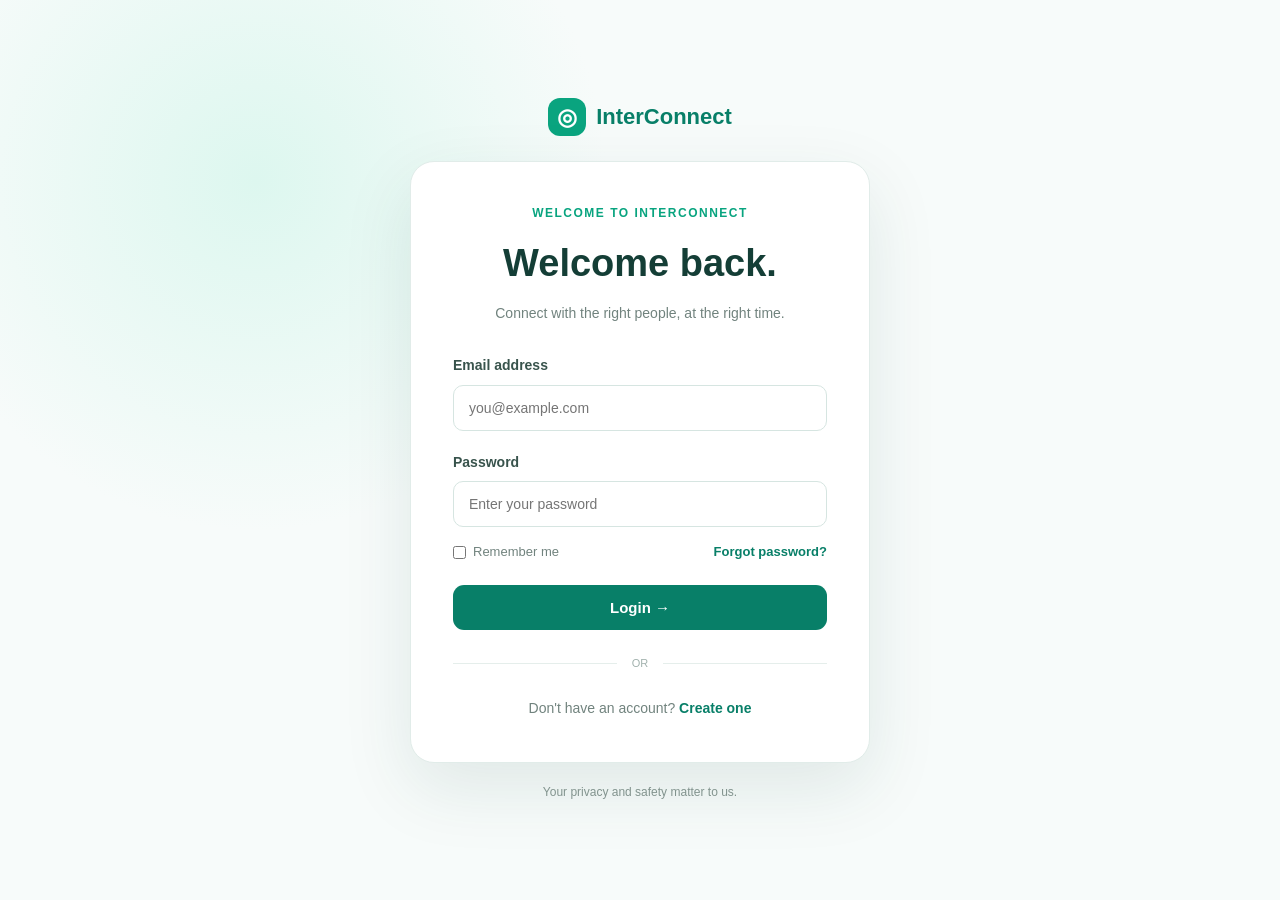
==== commit 78ad3138: "Update dashboard.html" ====
--- a/dashboard.html
+++ b/dashboard.html
@@ -282,33 +282,61 @@
     </main>
 
 
-    <script>
-
-        /* SHOW USER NAME */
-
-        const userData =
-            JSON.parse(localStorage.getItem("interconnectUser"));
-
-        if (userData && userData.name) {
-
-            document.getElementById("userName").textContent =
-                userData.name.split(" ")[0];
-
-        }
-
-
-        /* LOGOUT */
-
-        document.getElementById("logoutBtn")
-            .addEventListener("click", function () {
-
-                localStorage.removeItem("interconnectUser");
-
-                window.location.href = "login.html";
-
-            });
-
-    </script>
-
+       <script>
+
+    /* GET LOGGED-IN USER */
+
+    const userData =
+        JSON.parse(localStorage.getItem("interconnectUser"));
+
+    console.log("Logged in user:", userData);
+    console.log("User role:", userData ? userData.role : "No role");
+
+
+    /* CHECK LOGIN */
+
+    if (!userData) {
+
+        window.location.href = "login.html";
+
+    }
+
+
+    /* SHOW USER NAME */
+
+    if (userData && userData.name) {
+
+        document.getElementById("userName").textContent =
+            userData.name.split(" ")[0];
+
+    }
+
+
+    /* ROLE-BASED DASHBOARD */
+
+    if (userData && userData.role === "Supporter") {
+
+        /*
+         * Supporter account detected.
+         * Redirect to supporter dashboard.
+         */
+
+        window.location.href = "supporter-dashboard.html";
+
+    }
+
+
+    /* LOGOUT */
+
+    document.getElementById("logoutBtn")
+        .addEventListener("click", function () {
+
+            localStorage.removeItem("interconnectUser");
+
+            window.location.href = "login.html";
+
+        });
+
+</script>
 </body>
-</html>+</html>
